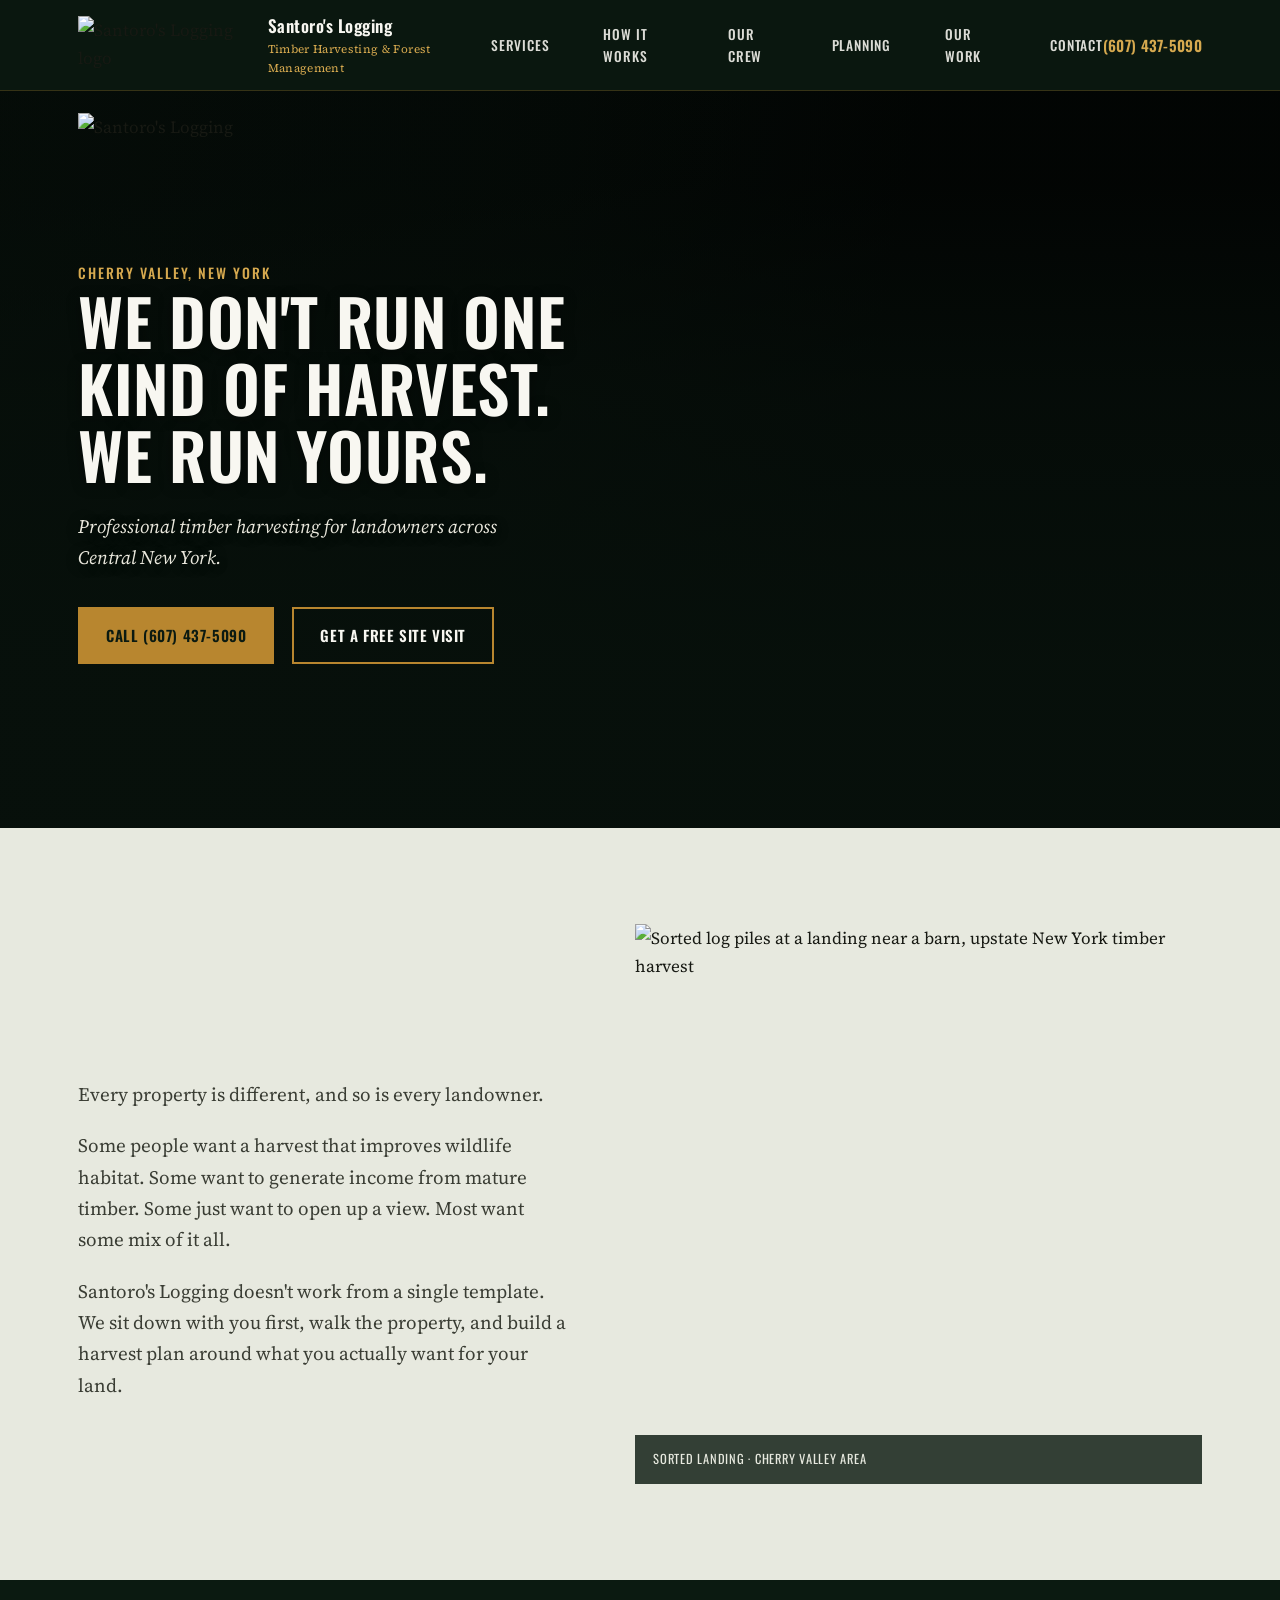
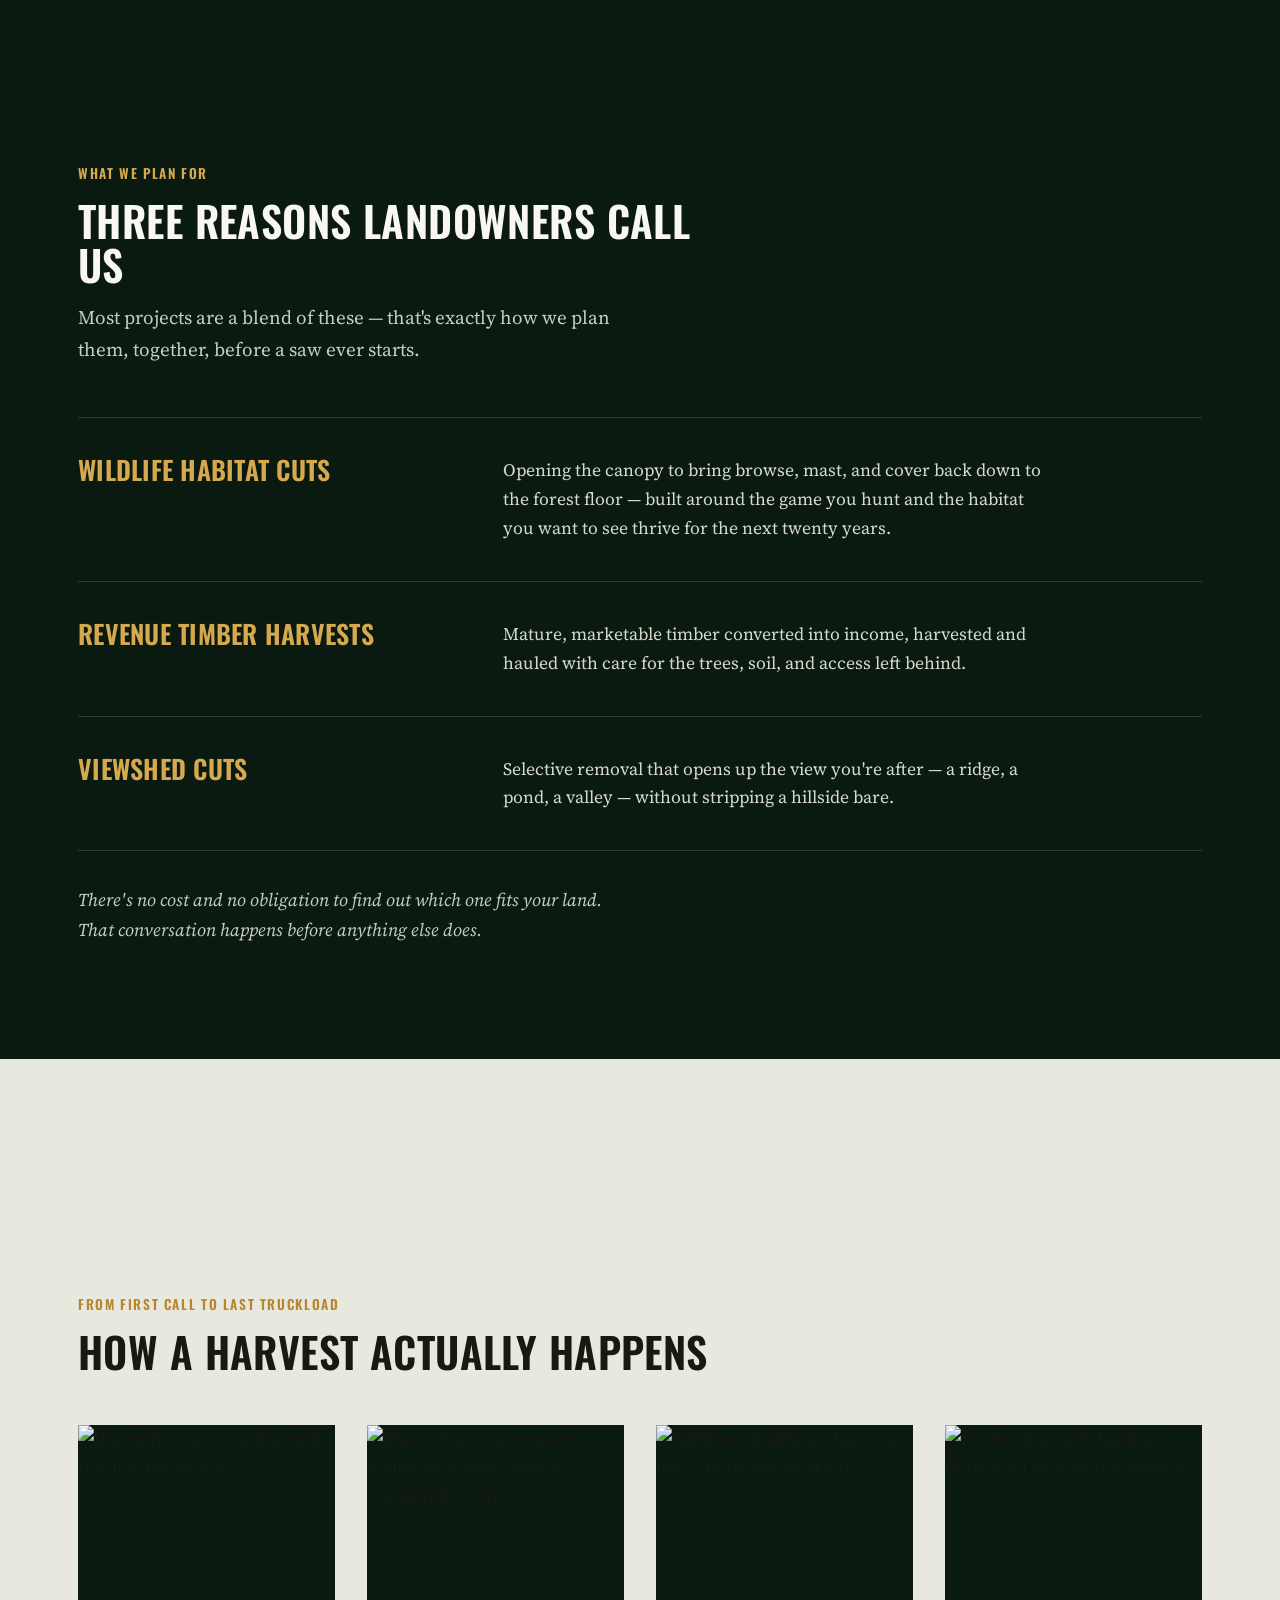
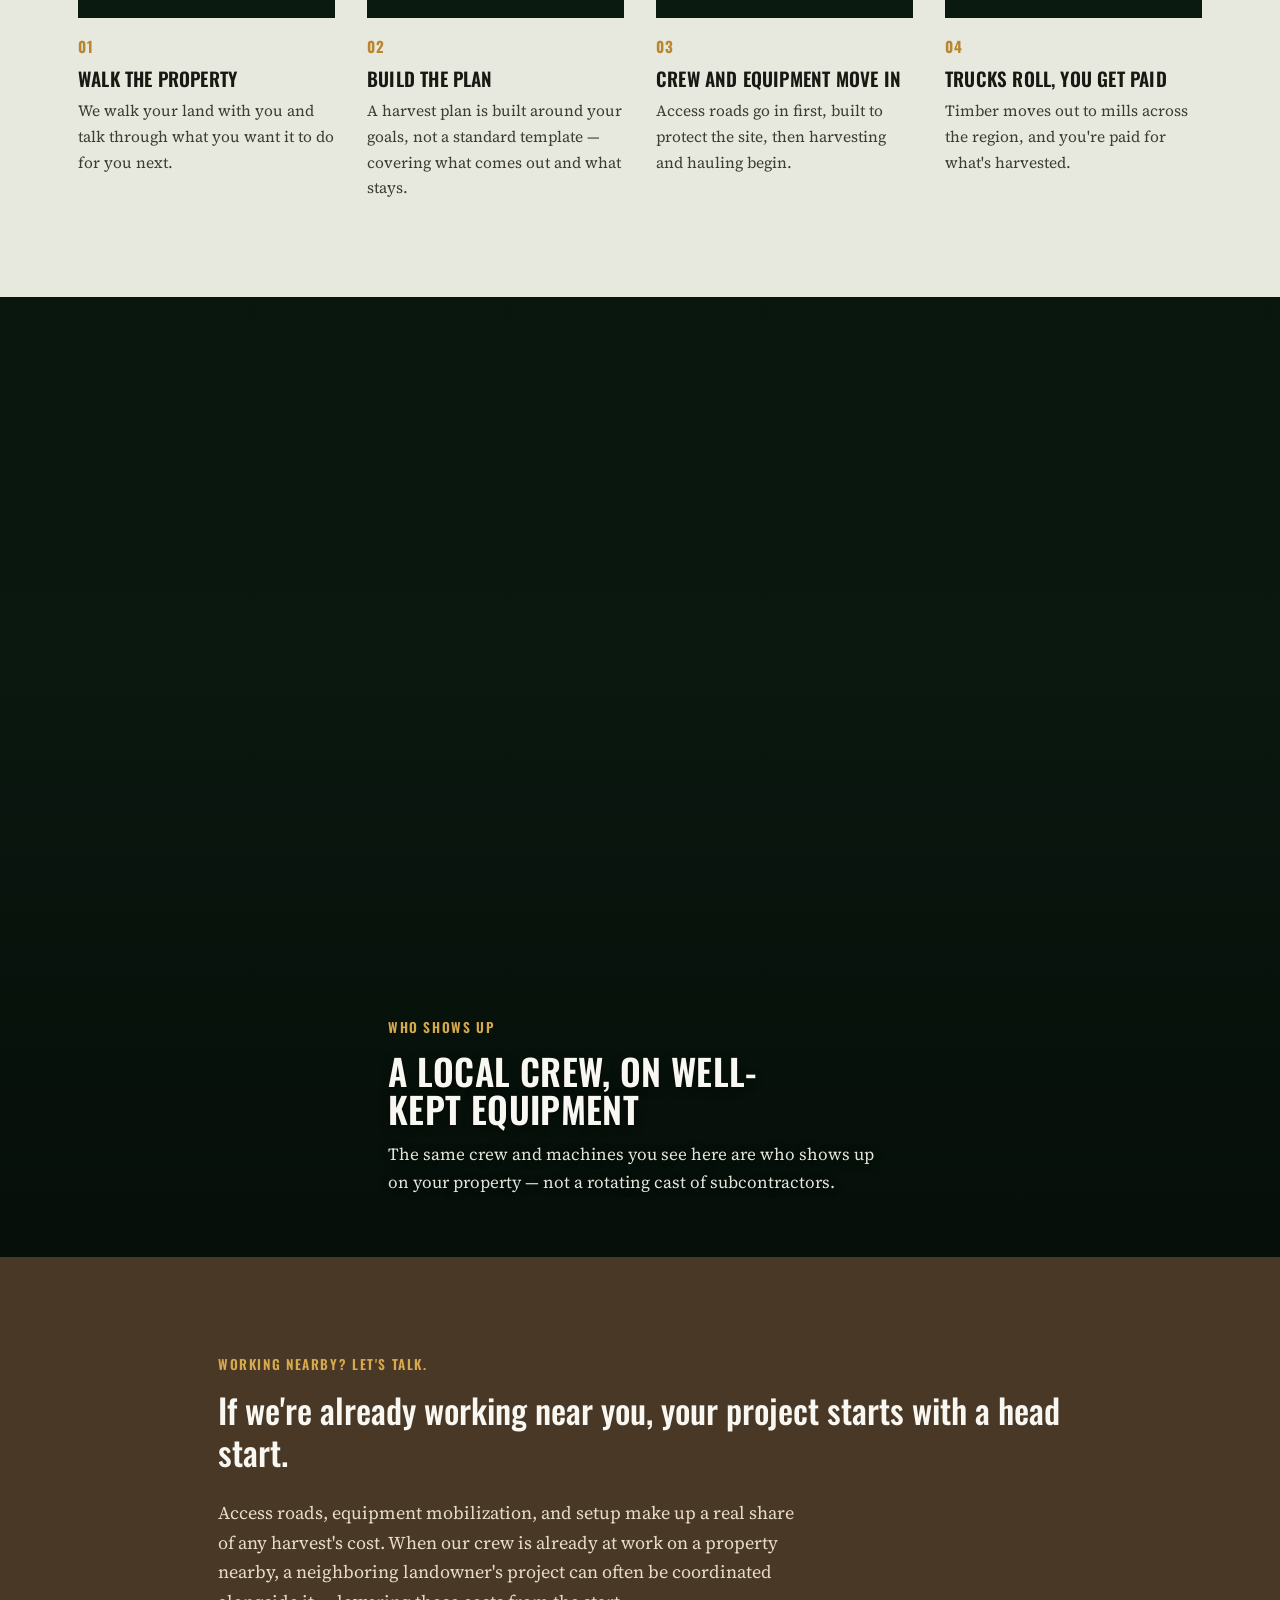
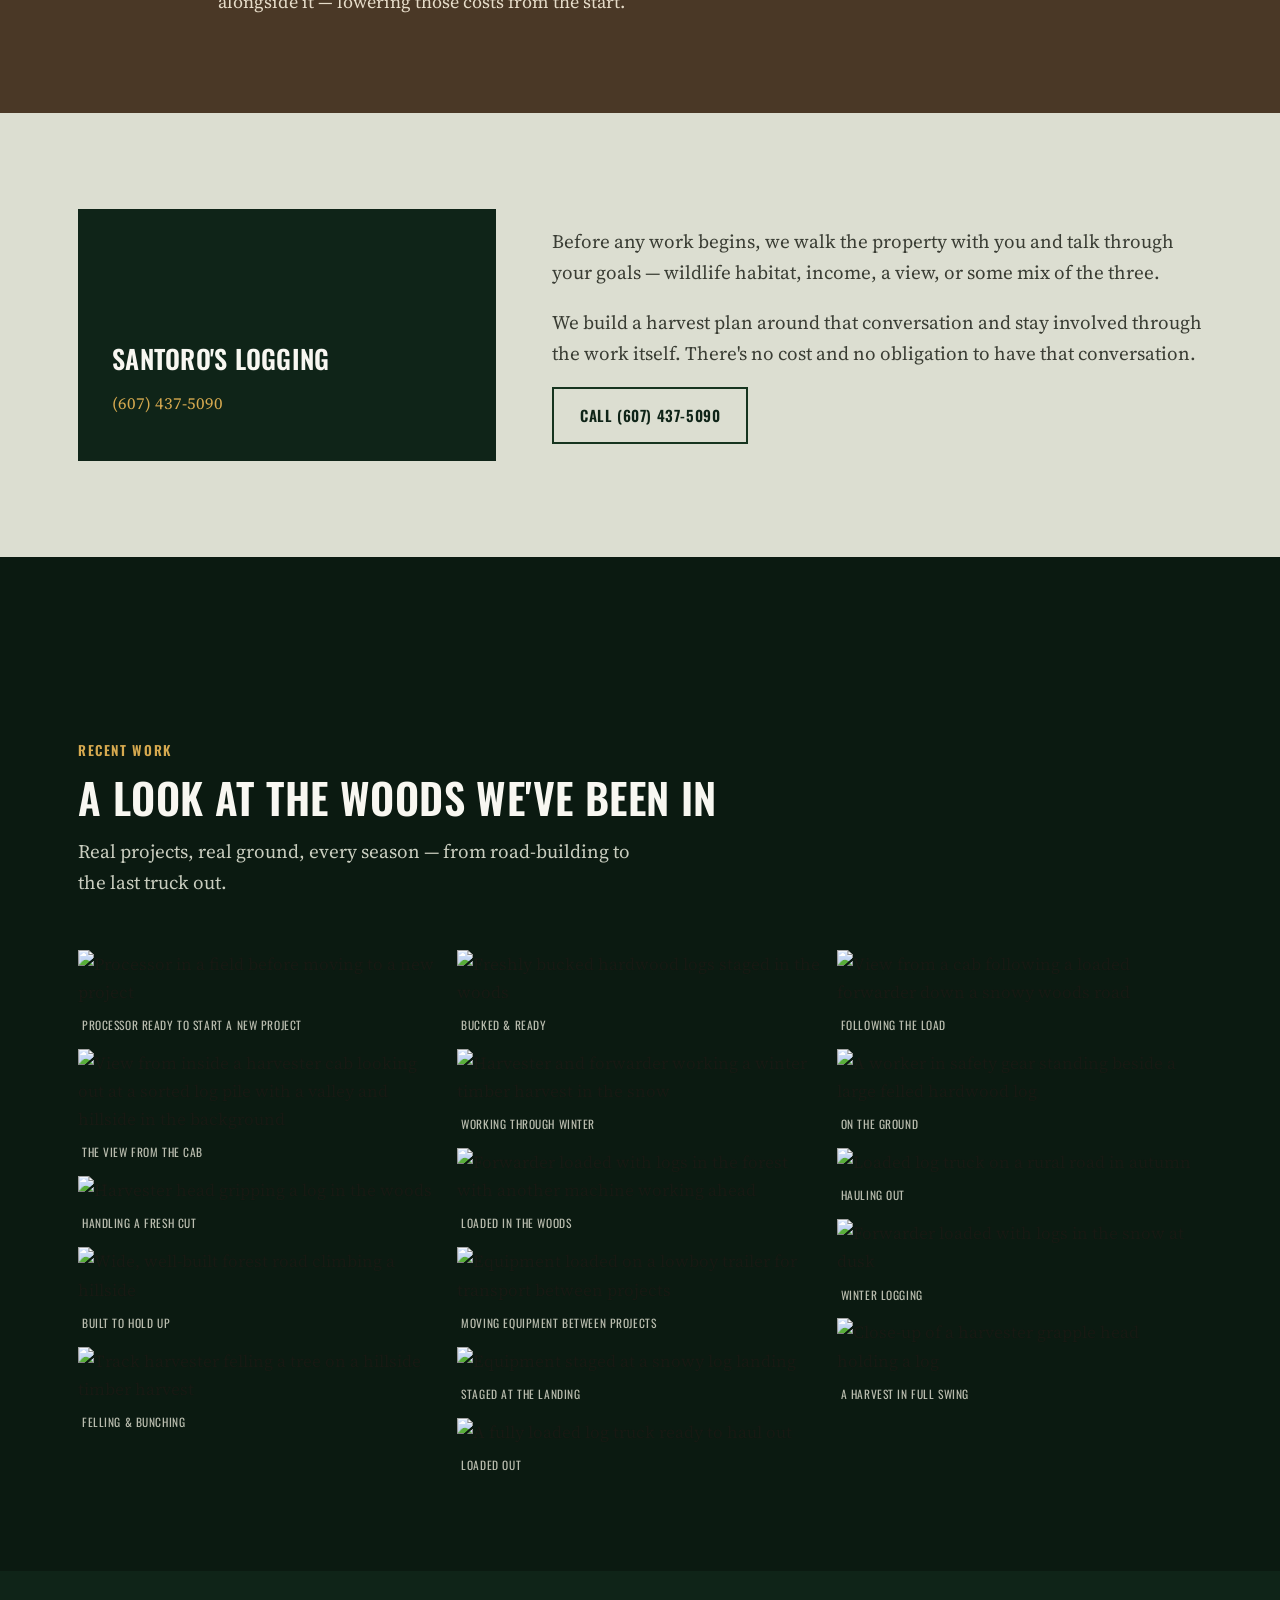
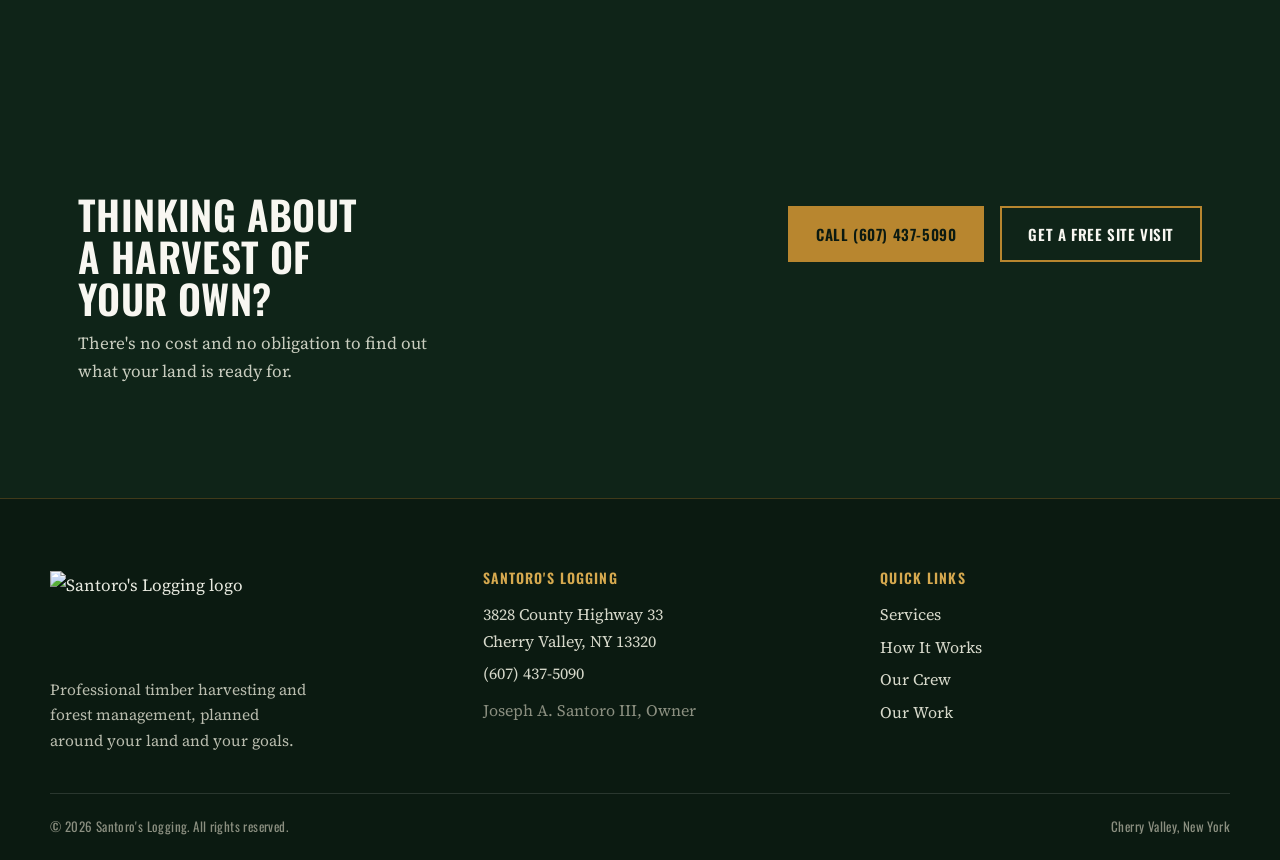
==== index.html @ 301617bd "Add files via upload" ====
<!DOCTYPE html>
<html lang="en">
<head>
<meta charset="UTF-8">
<meta name="viewport" content="width=device-width, initial-scale=1.0">
<title>Santoro's Logging | Timber Harvesting &amp; Forest Management, Cherry Valley NY</title>
<meta name="description" content="Professional timber harvesting and forest management in Cherry Valley, NY. Wildlife habitat cuts, revenue timber harvests, and viewshed cuts, planned around your land.">
<link rel="icon" type="image/png" href="images/favicon.png">
<link rel="preconnect" href="https://fonts.googleapis.com">
<link rel="preconnect" href="https://fonts.gstatic.com" crossorigin>
<link href="https://fonts.googleapis.com/css2?family=Oswald:wght@500;600;700&family=Source+Serif+4:ital,opsz,wght@0,8..60,400;0,8..60,600;1,8..60,400&display=swap" rel="stylesheet">
<style>
  :root{
    --green-950:#0b1a11;
    --green-900:#0f2418;
    --green-800:#16341f;
    --green-700:#204a2b;
    --green-600:#2c5f39;
    --gold:#b8862f;
    --gold-light:#d6a94f;
    --paper:#e7e9df;
    --paper-2:#dcded1;
    --ink:#171913;
    --ink-soft:#3a3d34;
    --bark:#4a3826;
    --white:#f8f7f1;
    --max:1180px;
  }
  *{box-sizing:border-box;}
  html{scroll-behavior:smooth;}
  body{
    margin:0;
    background:var(--paper);
    color:var(--ink);
    font-family:'Source Serif 4', Georgia, serif;
    font-size:17px;
    line-height:1.65;
    -webkit-font-smoothing:antialiased;
  }
  h1,h2,h3,h4,.display{
    font-family:'Oswald', Impact, sans-serif;
    text-transform:uppercase;
    font-weight:600;
    letter-spacing:0.01em;
    line-height:1.05;
    color:var(--ink);
    margin:0;
  }
  a{color:inherit;}
  img{display:block;max-width:100%;}
  .wrap{max-width:var(--max);margin:0 auto;padding:0 28px;}
  .btn{
    display:inline-flex;
    align-items:center;
    gap:10px;
    font-family:'Oswald',sans-serif;
    text-transform:uppercase;
    font-weight:600;
    letter-spacing:0.04em;
    font-size:15px;
    padding:14px 26px;
    text-decoration:none;
    border:2px solid var(--gold);
    color:var(--white);
    background:transparent;
    transition:background .2s ease, color .2s ease;
  }
  .btn:hover{background:var(--gold);color:var(--green-950);}
  .btn.solid{background:var(--gold);color:var(--green-950);}
  .btn.solid:hover{background:var(--gold-light);}
  .btn.dark{border-color:var(--green-800);color:var(--green-900);}
  .btn.dark:hover{background:var(--green-800);color:var(--white);}

  /* ---------- NAV ---------- */
  header.site{
    position:fixed;top:0;left:0;right:0;z-index:50;
    background:rgba(11,26,17,0.92);
    backdrop-filter:blur(6px);
    border-bottom:1px solid rgba(184,134,47,0.25);
  }
  .navbar{
    max-width:var(--max);margin:0 auto;padding:12px 28px;
    display:flex;align-items:center;justify-content:space-between;
  }
  .brand{display:flex;align-items:center;gap:12px;text-decoration:none;}
  .brand img{height:58px;width:auto;}
  .brand-text{color:var(--white);font-family:'Oswald',sans-serif;font-weight:600;font-size:17px;letter-spacing:0.03em;}
  .brand-text span{display:block;font-family:'Source Serif 4',serif;text-transform:none;font-weight:400;font-size:11.5px;color:var(--gold-light);letter-spacing:0.03em;}
  nav.links{display:flex;align-items:center;gap:28px;}
  nav.links a{
    color:var(--white);text-decoration:none;font-family:'Oswald',sans-serif;
    font-size:13.5px;text-transform:uppercase;letter-spacing:0.06em;font-weight:500;
    opacity:0.88;margin-right:26px;
  }
  nav.links a:last-child{margin-right:0;}
  nav.links a:hover{color:var(--gold-light);opacity:1;}
  .nav-phone{
    color:var(--gold-light);font-family:'Oswald',sans-serif;font-weight:600;
    letter-spacing:0.02em;text-decoration:none;font-size:15px;white-space:nowrap;
  }
  .nav-toggle{display:none;background:none;border:none;color:var(--white);font-size:26px;cursor:pointer;padding:4px 8px;}

  @media (max-width:860px){
    nav.links{
      position:fixed;top:69px;left:0;right:0;background:var(--green-950);
      flex-direction:column;align-items:flex-start;gap:0;
      max-height:0;overflow:hidden;transition:max-height .3s ease;
      border-bottom:1px solid rgba(184,134,47,0.25);
    }
    nav.links.open{max-height:400px;}
    nav.links a{padding:16px 28px;width:100%;border-top:1px solid rgba(255,255,255,0.08);}
    .nav-toggle{display:block;}
  }

  /* ---------- HERO ---------- */
  .hero{
    position:relative;height:92vh;min-height:560px;
    display:flex;align-items:flex-end;
    background-color:#000;
    background-image:url('images/logs-landing-hillside.jpg');
    background-repeat:no-repeat;
    background-position:22% 42%;
    background-size:cover;
  }
  .hero > img{display:none;}
  .hero::after{
    content:'';position:absolute;inset:0;
    background:
      linear-gradient(0deg, rgba(7,16,11,0.97) 20%, rgba(7,16,11,0.72) 52%, rgba(7,16,11,0.3) 78%),
      linear-gradient(100deg, rgba(5,12,8,0.85) 0%, rgba(5,12,8,0.5) 42%, rgba(5,12,8,0) 66%);
  }
  .hero h1, .hero p.lede{text-shadow:0 2px 14px rgba(0,0,0,0.45);}
  .hero-inner{position:relative;z-index:2;max-width:var(--max);margin:0 auto;padding:0 28px 68px;width:100%;}
  .hero-eyebrow{
    color:var(--gold-light);font-family:'Oswald',sans-serif;font-size:14px;
    letter-spacing:0.14em;text-transform:uppercase;margin-bottom:18px;font-weight:500;
  }
  .hero-logo{height:120px;width:auto;margin-bottom:26px;}
  .hero h1{
    color:var(--white);font-size:clamp(34px,6vw,64px);max-width:15ch;margin-bottom:22px;
  }
  .hero p.lede{
    color:#e9e7dc;font-family:'Source Serif 4',serif;font-size:19px;max-width:46ch;
    margin-bottom:34px;font-style:italic;
  }
  .hero-actions{display:flex;gap:18px;flex-wrap:wrap;}

  /* ---------- SECTION generic ---------- */
  section{padding:96px 0;}
  .section-head{max-width:640px;margin-bottom:52px;}
  .kicker{
    font-family:'Oswald',sans-serif;color:var(--gold);font-size:13.5px;
    letter-spacing:0.12em;text-transform:uppercase;font-weight:600;margin-bottom:14px;display:block;
  }
  .section-logo{height:68px;width:auto;margin-bottom:18px;}
  .section-logo.dark-bg{filter:brightness(0) invert(1);opacity:0.9;}
  .section-logo.section-logo-lg{height:120px;}
  h2.title{font-size:clamp(28px,4vw,42px);}
  p.lead-text{font-size:19px;color:var(--ink-soft);margin-top:16px;max-width:56ch;}

  /* ---------- INTRO ---------- */
  .intro{background:var(--paper);}
  .intro-grid{display:grid;grid-template-columns:1fr 1.15fr;gap:64px;align-items:center;}
  .intro-copy p{font-size:19px;color:var(--ink-soft);margin:0 0 20px;}
  .intro-logo{height:72px;width:auto;margin-bottom:20px;}
  .intro-copy p:first-child{font-size:23px;color:var(--ink);font-style:italic;}
  .intro-photo{position:relative;}
  .intro-photo img{width:100%;height:560px;object-fit:cover;}
  .intro-photo .cap{
    position:absolute;bottom:0;left:0;right:0;padding:14px 18px;
    background:rgba(11,26,17,0.82);color:var(--paper);font-family:'Oswald',sans-serif;
    font-size:12.5px;letter-spacing:0.06em;text-transform:uppercase;
  }
  @media (max-width:860px){
    .intro-grid{grid-template-columns:1fr;gap:36px;}
    .intro-photo img{height:380px;}
  }

  /* ---------- SERVICES ---------- */
  .services{background:var(--green-950);color:var(--paper);}
  .services .kicker{color:var(--gold-light);}
  .services h2.title{color:var(--white);}
  .services p.lead-text{color:#c9cdbf;}
  .service-list{display:flex;flex-direction:column;border-top:1px solid rgba(231,233,223,0.16);}
  .service-row{
    display:grid;grid-template-columns:1.1fr 2fr;gap:40px;
    padding:38px 0;border-bottom:1px solid rgba(231,233,223,0.16);
  }
  .service-row h3{color:var(--gold-light);font-size:26px;}
  .service-row p{color:#d7d9cb;font-size:17.5px;margin:0;max-width:60ch;}
  @media (max-width:760px){
    .service-row{grid-template-columns:1fr;gap:12px;}
  }
  .services-foot{margin-top:34px;color:#c9cdbf;font-style:italic;font-size:18px;max-width:60ch;}

  /* ---------- PROCESS ---------- */
  .process{background:var(--paper);}
  .process-grid{display:grid;grid-template-columns:repeat(4,1fr);gap:32px;}
  .process-card{display:flex;flex-direction:column;}
  .process-card-img{position:relative;aspect-ratio:4/3;overflow:hidden;margin-bottom:16px;background:var(--green-950);}
  .process-card-img img{width:100%;height:100%;object-fit:cover;display:block;}
  .process-card .num{
    font-family:'Oswald',sans-serif;font-size:15px;color:var(--gold);font-weight:700;
    letter-spacing:0.06em;margin-bottom:10px;
  }
  .process-card h4{font-size:19px;margin-bottom:10px;}
  .process-card p{font-size:15.5px;color:var(--ink-soft);margin:0;}
  @media (max-width:900px){.process-grid{grid-template-columns:1fr 1fr;}}
  @media (max-width:560px){.process-grid{grid-template-columns:1fr;}}

  /* ---------- CREW ---------- */
  .crew{background:var(--green-900);padding:0;}
  .crew-photo{
    position:relative;aspect-ratio:4/3;overflow:hidden;
    background-color:var(--green-950);
    background-image:url('images/crew-team-photo.jpg');
    background-repeat:no-repeat;background-position:center;background-size:contain;
  }
  .crew-photo::after{
    content:'';position:absolute;inset:0;
    background:linear-gradient(0deg, rgba(6,14,9,0.94) 0%, rgba(6,14,9,0.6) 32%, rgba(6,14,9,0.18) 60%, rgba(6,14,9,0.3) 100%);
  }
  .crew-caption{position:absolute;inset:0;z-index:2;display:flex;flex-direction:column;justify-content:flex-end;padding:44px 0;}
  .crew-caption .kicker{color:var(--gold-light);}
  .crew-caption h2{color:var(--white);font-size:clamp(24px,3.4vw,36px);max-width:20ch;text-shadow:0 2px 10px rgba(0,0,0,0.5);}
  .crew-caption p{color:#e3e5da;font-size:17px;max-width:56ch;margin-top:12px;text-shadow:0 1px 8px rgba(0,0,0,0.5);}
  .crew-section-logo{filter:brightness(0) invert(1);opacity:0.92;}

  /* ---------- CALLOUT ---------- */
  .callout{background:var(--bark);color:var(--white);position:relative;overflow:hidden;}
  .callout .bg{
    position:absolute;inset:0;background-image:url('images/forwarder-cornfield.jpg');
    background-size:cover;background-position:center 60%;opacity:0.28;
  }
  .callout-logo{
    position:absolute;right:-20px;bottom:-50px;height:420px;width:auto;
    opacity:0.18;z-index:1;pointer-events:none;
  }
  .callout .wrap{position:relative;z-index:2;max-width:900px;}
  .callout .kicker{color:var(--gold-light);}
  .callout blockquote{
    margin:0 0 24px;font-family:'Oswald',sans-serif;text-transform:none;
    font-size:clamp(24px,3.2vw,34px);line-height:1.25;font-weight:500;
    color:var(--white);
  }
  .callout p{font-size:18px;color:#e6dcc9;max-width:64ch;margin:0;}

  /* ---------- PLANNING ---------- */
  .planning{background:var(--paper-2);}
  .planning-grid{display:grid;grid-template-columns:0.9fr 1.4fr;gap:56px;align-items:center;}
  .planning-card{
    background:var(--green-900);color:var(--white);padding:38px 34px;
  }
  .planning-card .planning-logo{height:80px;width:auto;margin-bottom:18px;}
  .planning-card h3{font-size:26px;color:var(--white);margin-bottom:18px;}
  .planning-card .contact-line{display:block;font-family:'Source Serif 4',serif;font-size:16.5px;color:#dfe0d3;margin-bottom:6px;}
  .planning-card .contact-line a{color:var(--gold-light);text-decoration:none;}
  .planning-copy p{font-size:19px;color:var(--ink-soft);margin:0 0 18px;}
  @media (max-width:860px){.planning-grid{grid-template-columns:1fr;gap:32px;}}

  /* ---------- GALLERY ---------- */
  .gallery{background:var(--green-950);}
  .gallery .kicker{color:var(--gold-light);}
  .gallery h2.title{color:var(--white);}
  .gallery p.lead-text{color:#c9cdbf;}
  .masonry{
    column-count:3;column-gap:14px;margin-top:20px;
  }
  .masonry figure{margin:0 0 14px;break-inside:avoid;position:relative;overflow:hidden;}
  .masonry img{width:100%;height:auto;display:block;}
  .masonry figcaption{
    padding:10px 4px 0;color:#b9bcae;font-family:'Oswald',sans-serif;
    font-size:11.5px;text-transform:uppercase;letter-spacing:0.05em;
  }
  @media (max-width:860px){.masonry{column-count:2;}}
  @media (max-width:520px){.masonry{column-count:1;}}

  /* ---------- CONTACT / FOOTER ---------- */
  footer.site{background:var(--green-950);color:var(--paper);border-top:1px solid rgba(184,134,47,0.3);}
  .footer-grid{display:grid;grid-template-columns:1.1fr 1fr 1fr;gap:48px;padding:72px 0 40px;}
  .footer-brand{display:flex;flex-direction:column;align-items:flex-start;gap:14px;}
  .footer-brand img{height:92px;width:auto;max-width:300px;object-fit:contain;flex-shrink:0;}
  .footer-brand p{color:#b9bcae;font-size:15.5px;max-width:32ch;margin:0;}
  .footer-col h4{color:var(--gold-light);font-size:14px;letter-spacing:0.08em;margin-bottom:16px;}
  .footer-col p, .footer-col a{
    display:block;color:#d7d9cb;text-decoration:none;font-size:16px;margin-bottom:6px;
  }
  .footer-col a:hover{color:var(--gold-light);}
  .footer-bottom{
    border-top:1px solid rgba(231,233,223,0.14);padding:22px 0;
    display:flex;justify-content:space-between;flex-wrap:wrap;gap:10px;
    color:#8b8f80;font-size:13px;font-family:'Oswald',sans-serif;letter-spacing:0.03em;
  }
  @media (max-width:760px){.footer-grid{grid-template-columns:1fr;gap:36px;padding:56px 0 30px;}}

  section#contact{padding-top:96px;padding-bottom:96px;background:var(--green-900);}
  .contact-logo{height:108px;width:auto;margin-bottom:18px;}
  .contact-banner{
    display:flex;align-items:center;justify-content:space-between;flex-wrap:wrap;gap:24px;
    color:var(--white);
  }
  .contact-banner h2{font-size:clamp(26px,4vw,40px);color:var(--white);max-width:14ch;}
  .contact-banner .sub{color:#c9cdbf;font-size:17px;margin-top:10px;max-width:40ch;}
</style>
</head>
<body>

<header class="site">
  <div class="navbar">
    <a class="brand" href="#top">
      <img src="images/logo-transparent.png" alt="Santoro's Logging logo">
      <span class="brand-text">Santoro's Logging<span>Timber Harvesting &amp; Forest Management</span></span>
    </a>
    <nav class="links" id="navLinks">
      <a href="#services">Services</a>
      <a href="#process">How It Works</a>
      <a href="#crew">Our Crew</a>
      <a href="#planning">Planning</a>
      <a href="#gallery">Our Work</a>
      <a href="#contact">Contact</a>
    </nav>
    <div style="display:flex;align-items:center;gap:18px;">
      <a class="nav-phone" href="tel:6074375090">(607) 437-5090</a>
      <button class="nav-toggle" id="navToggle" aria-label="Toggle menu">&#9776;</button>
    </div>
  </div>
</header>

<div id="top"></div>
<section class="hero" role="img" aria-label="Stacked hardwood logs on a landing, cut on a hillside harvest in Central New York">
  <div class="hero-inner">
    <img src="images/logo-transparent.png" alt="Santoro's Logging" class="hero-logo">
    <span class="hero-eyebrow">Cherry Valley, New York</span>
    <h1>We don't run one kind of harvest.<br>We run yours.</h1>
    <p class="lede">Professional timber harvesting for landowners across Central New York.</p>
    <div class="hero-actions">
      <a class="btn solid" href="tel:6074375090">Call (607) 437-5090</a>
      <a class="btn" href="#planning">Get a Free Site Visit</a>
    </div>
  </div>
</section>

<section class="intro">
  <div class="wrap intro-grid">
    <div class="intro-copy">
      <img src="images/logo-triangle.png" alt="" class="intro-logo">
      <p>Every property is different, and so is every landowner.</p>
      <p>Some people want a harvest that improves wildlife habitat. Some want to generate income from mature timber. Some just want to open up a view. Most want some mix of it all.</p>
      <p>Santoro's Logging doesn't work from a single template. We sit down with you first, walk the property, and build a harvest plan around what you actually want for your land.</p>
    </div>
    <div class="intro-photo">
      <img src="images/log-yard-barn.jpg" alt="Sorted log piles at a landing near a barn, upstate New York timber harvest">
      <div class="cap">Sorted landing &middot; Cherry Valley area</div>
    </div>
  </div>
</section>

<section class="services" id="services">
  <div class="wrap">
    <div class="section-head">
      <img src="images/logo-sawblade.png" alt="" class="section-logo dark-bg">
      <span class="kicker">What We Plan For</span>
      <h2 class="title">Three reasons landowners call us</h2>
      <p class="lead-text">Most projects are a blend of these &mdash; that's exactly how we plan them, together, before a saw ever starts.</p>
    </div>
    <div class="service-list">
      <div class="service-row">
        <h3>Wildlife Habitat Cuts</h3>
        <p>Opening the canopy to bring browse, mast, and cover back down to the forest floor &mdash; built around the game you hunt and the habitat you want to see thrive for the next twenty years.</p>
      </div>
      <div class="service-row">
        <h3>Revenue Timber Harvests</h3>
        <p>Mature, marketable timber converted into income, harvested and hauled with care for the trees, soil, and access left behind.</p>
      </div>
      <div class="service-row">
        <h3>Viewshed Cuts</h3>
        <p>Selective removal that opens up the view you're after &mdash; a ridge, a pond, a valley &mdash; without stripping a hillside bare.</p>
      </div>
    </div>
    <p class="services-foot">There's no cost and no obligation to find out which one fits your land. That conversation happens before anything else does.</p>
  </div>
</section>

<section class="process" id="process">
  <div class="wrap">
    <div class="section-head">
      <img src="images/logo-truck.png" alt="" class="section-logo section-logo-lg">
      <span class="kicker">From First Call to Last Truckload</span>
      <h2 class="title">How a harvest actually happens</h2>
    </div>
    <div class="process-grid">
      <div class="process-card">
        <div class="process-card-img">
          <img src="images/walk-the-property-graphic.svg" alt="Illustration of a winding trail through the woods">
        </div>
        <div class="num">01</div>
        <h4>Walk the Property</h4>
        <p>We walk your land with you and talk through what you want it to do for you next.</p>
      </div>
      <div class="process-card">
        <div class="process-card-img">
          <img src="images/build-the-plan-graphic.svg" alt="Illustration of a property boundary marked over a topographic map">
        </div>
        <div class="num">02</div>
        <h4>Build the Plan</h4>
        <p>A harvest plan is built around your goals, not a standard template &mdash; covering what comes out and what stays.</p>
      </div>
      <div class="process-card">
        <div class="process-card-img">
          <img src="images/road-build-dozer.jpg" alt="Bulldozer building a haul road into a timber harvest site">
        </div>
        <div class="num">03</div>
        <h4>Crew and Equipment Move In</h4>
        <p>Access roads go in first, built to protect the site, then harvesting and hauling begin.</p>
      </div>
      <div class="process-card">
        <div class="process-card-img">
          <img src="images/log-truck-snow.jpg" alt="Loaded log truck hauling timber out on a winter harvest">
        </div>
        <div class="num">04</div>
        <h4>Trucks Roll, You Get Paid</h4>
        <p>Timber moves out to mills across the region, and you're paid for what's harvested.</p>
      </div>
    </div>
  </div>
</section>

<section class="crew" id="crew" role="img" aria-label="The Santoro's Logging crew standing in front of a harvester at a local equipment show">
  <div class="crew-photo">
    <div class="crew-caption">
      <div class="wrap">
        <img src="images/logo-pines.png" alt="" class="section-logo crew-section-logo">
        <span class="kicker">Who Shows Up</span>
        <h2>A local crew, on well-kept equipment</h2>
        <p>The same crew and machines you see here are who shows up on your property &mdash; not a rotating cast of subcontractors.</p>
      </div>
    </div>
  </div>
</section>

<section class="callout">
  <div class="bg"></div>
  <img src="images/logo-pines.png" alt="" class="callout-logo">
  <div class="wrap">
    <span class="kicker">Working Nearby? Let's Talk.</span>
    <blockquote>If we're already working near you, your project starts with a head start.</blockquote>
    <p>Access roads, equipment mobilization, and setup make up a real share of any harvest's cost. When our crew is already at work on a property nearby, a neighboring landowner's project can often be coordinated alongside it &mdash; lowering those costs from the start.</p>
  </div>
</section>

<section class="planning" id="planning">
  <div class="wrap planning-grid">
    <div class="planning-card">
      <img src="images/logo-rounds.png" alt="" class="planning-logo">
      <h3>Santoro's Logging</h3>
      <span class="contact-line"><a href="tel:6074375090">(607) 437-5090</a></span>
    </div>
    <div class="planning-copy">
      <p>Before any work begins, we walk the property with you and talk through your goals &mdash; wildlife habitat, income, a view, or some mix of the three.</p>
      <p>We build a harvest plan around that conversation and stay involved through the work itself. There's no cost and no obligation to have that conversation.</p>
      <a class="btn dark" href="tel:6074375090">Call (607) 437-5090</a>
    </div>
  </div>
</section>

<section class="gallery" id="gallery">
  <div class="wrap">
    <div class="section-head">
      <img src="images/logo-triangle.png" alt="" class="section-logo dark-bg">
      <span class="kicker">Recent Work</span>
      <h2 class="title">A look at the woods we've been in</h2>
      <p class="lead-text">Real projects, real ground, every season &mdash; from road-building to the last truck out.</p>
    </div>
    <div class="masonry">
      <figure>
        <img src="images/harvester-closeup.jpg" alt="Processor in a field before moving to a new project">
        <figcaption>Processor ready to start a new project</figcaption>
      </figure>
      <figure>
        <img src="images/landing-valley-view.jpg" alt="View from inside a harvester cab looking out at a sorted log pile with a valley and hillside in the background">
        <figcaption>The view from the cab</figcaption>
      </figure>
      <figure>
        <img src="images/harvester-head-grip.jpg" alt="Harvester head gripping a log in the woods">
        <figcaption>Handling a fresh cut</figcaption>
      </figure>
      <figure>
        <img src="images/road-built-1.jpg" alt="Wide, well-built forest road climbing a hillside">
        <figcaption>Built to hold up</figcaption>
      </figure>
      <figure>
        <img src="images/feller-buncher-cutting.jpg" alt="Track harvester felling a tree on a hillside timber harvest">
        <figcaption>Felling &amp; Bunching</figcaption>
      </figure>
      <figure>
        <img src="images/bucked-hardwood-logs.jpg" alt="Freshly bucked hardwood logs staged in the woods">
        <figcaption>Bucked &amp; ready</figcaption>
      </figure>
      <figure>
        <img src="images/harvester-forwarder-winter.jpg" alt="Harvester and forwarder working a winter timber harvest in the snow">
        <figcaption>Working through winter</figcaption>
      </figure>
      <figure>
        <img src="images/forwarder-loaded-forest.jpg" alt="Forwarder loaded with logs in the forest with another machine working ahead">
        <figcaption>Loaded in the woods</figcaption>
      </figure>
      <figure>
        <img src="images/lowboy-transport.jpg" alt="Equipment loaded on a lowboy trailer for transport between projects">
        <figcaption>Moving equipment between projects</figcaption>
      </figure>
      <figure>
        <img src="images/winter-yard-machines.jpg" alt="Equipment staged at a snowy log landing">
        <figcaption>Staged at the landing</figcaption>
      </figure>
      <figure>
        <img src="images/log-truck-loaded.jpg" alt="A fully loaded log truck ready to haul out">
        <figcaption>Loaded out</figcaption>
      </figure>
      <figure>
        <img src="images/cab-following-forwarder.jpg" alt="View from a cab following a loaded forwarder down a snowy woods road">
        <figcaption>Following the load</figcaption>
      </figure>
      <figure>
        <img src="images/worker-felled-log.jpg" alt="A worker in safety gear standing beside a large felled hardwood log">
        <figcaption>On the ground</figcaption>
      </figure>
      <figure>
        <img src="images/log-truck-fall.jpg" alt="Loaded log truck on a rural road in autumn">
        <figcaption>Hauling out</figcaption>
      </figure>
      <figure>
        <img src="images/forwarder-dusk.jpg" alt="Forwarder loaded with logs in the snow at dusk">
        <figcaption>Winter logging</figcaption>
      </figure>
      <figure>
        <img src="images/cab-grapple-closeup.jpg" alt="Close-up of a harvester grapple head holding a log">
        <figcaption>A harvest in full swing</figcaption>
      </figure>
    </div>
  </div>
</section>

<section id="contact">
  <div class="wrap contact-banner">
    <div>
      <img src="images/logo-truck.png" alt="" class="contact-logo">
      <h2>Thinking about a harvest of your own?</h2>
      <p class="sub">There's no cost and no obligation to find out what your land is ready for.</p>
    </div>
    <div style="display:flex;gap:16px;flex-wrap:wrap;">
      <a class="btn solid" href="tel:6074375090">Call (607) 437-5090</a>
      <a class="btn" href="#planning">Get a Free Site Visit</a>
    </div>
  </div>
</section>

<footer class="site">
  <div class="wrap footer-grid">
    <div class="footer-brand">
      <img src="images/logo-transparent.png" alt="Santoro's Logging logo">
      <p>Professional timber harvesting and forest management, planned around your land and your goals.</p>
    </div>
    <div class="footer-col">
      <h4>Santoro's Logging</h4>
      <p>3828 County Highway 33<br>Cherry Valley, NY 13320</p>
      <a href="tel:6074375090">(607) 437-5090</a>
      <p style="margin-top:10px;color:#8b8f80;">Joseph A. Santoro III, Owner</p>
    </div>
    <div class="footer-col">
      <h4>Quick Links</h4>
      <a href="#services">Services</a>
      <a href="#process">How It Works</a>
      <a href="#crew">Our Crew</a>
      <a href="#gallery">Our Work</a>
    </div>
  </div>
  <div class="wrap footer-bottom">
    <span>&copy; 2026 Santoro's Logging. All rights reserved.</span>
    <span>Cherry Valley, New York</span>
  </div>
</footer>

<script>
  document.getElementById('navToggle').addEventListener('click', function(){
    document.getElementById('navLinks').classList.toggle('open');
  });
  document.querySelectorAll('nav.links a').forEach(function(a){
    a.addEventListener('click', function(){
      document.getElementById('navLinks').classList.remove('open');
    });
  });
</script>

</body>
</html>
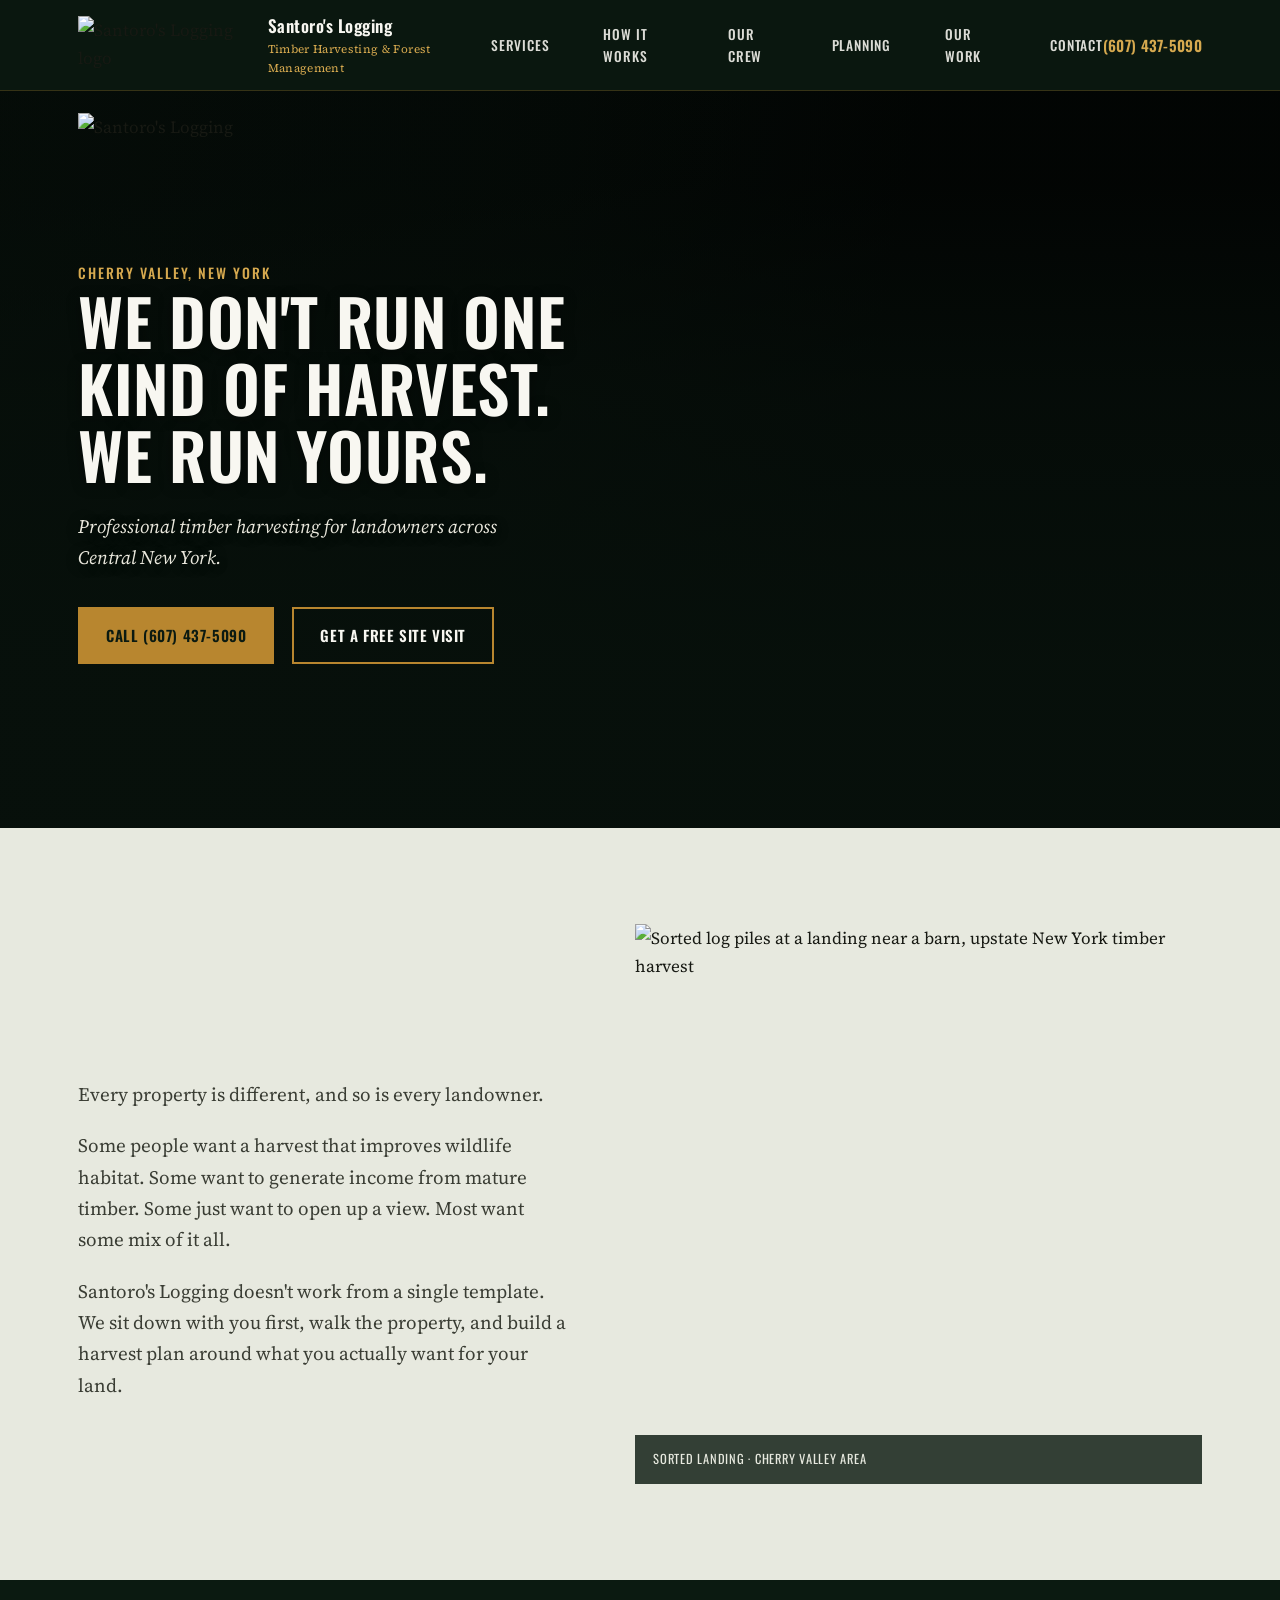
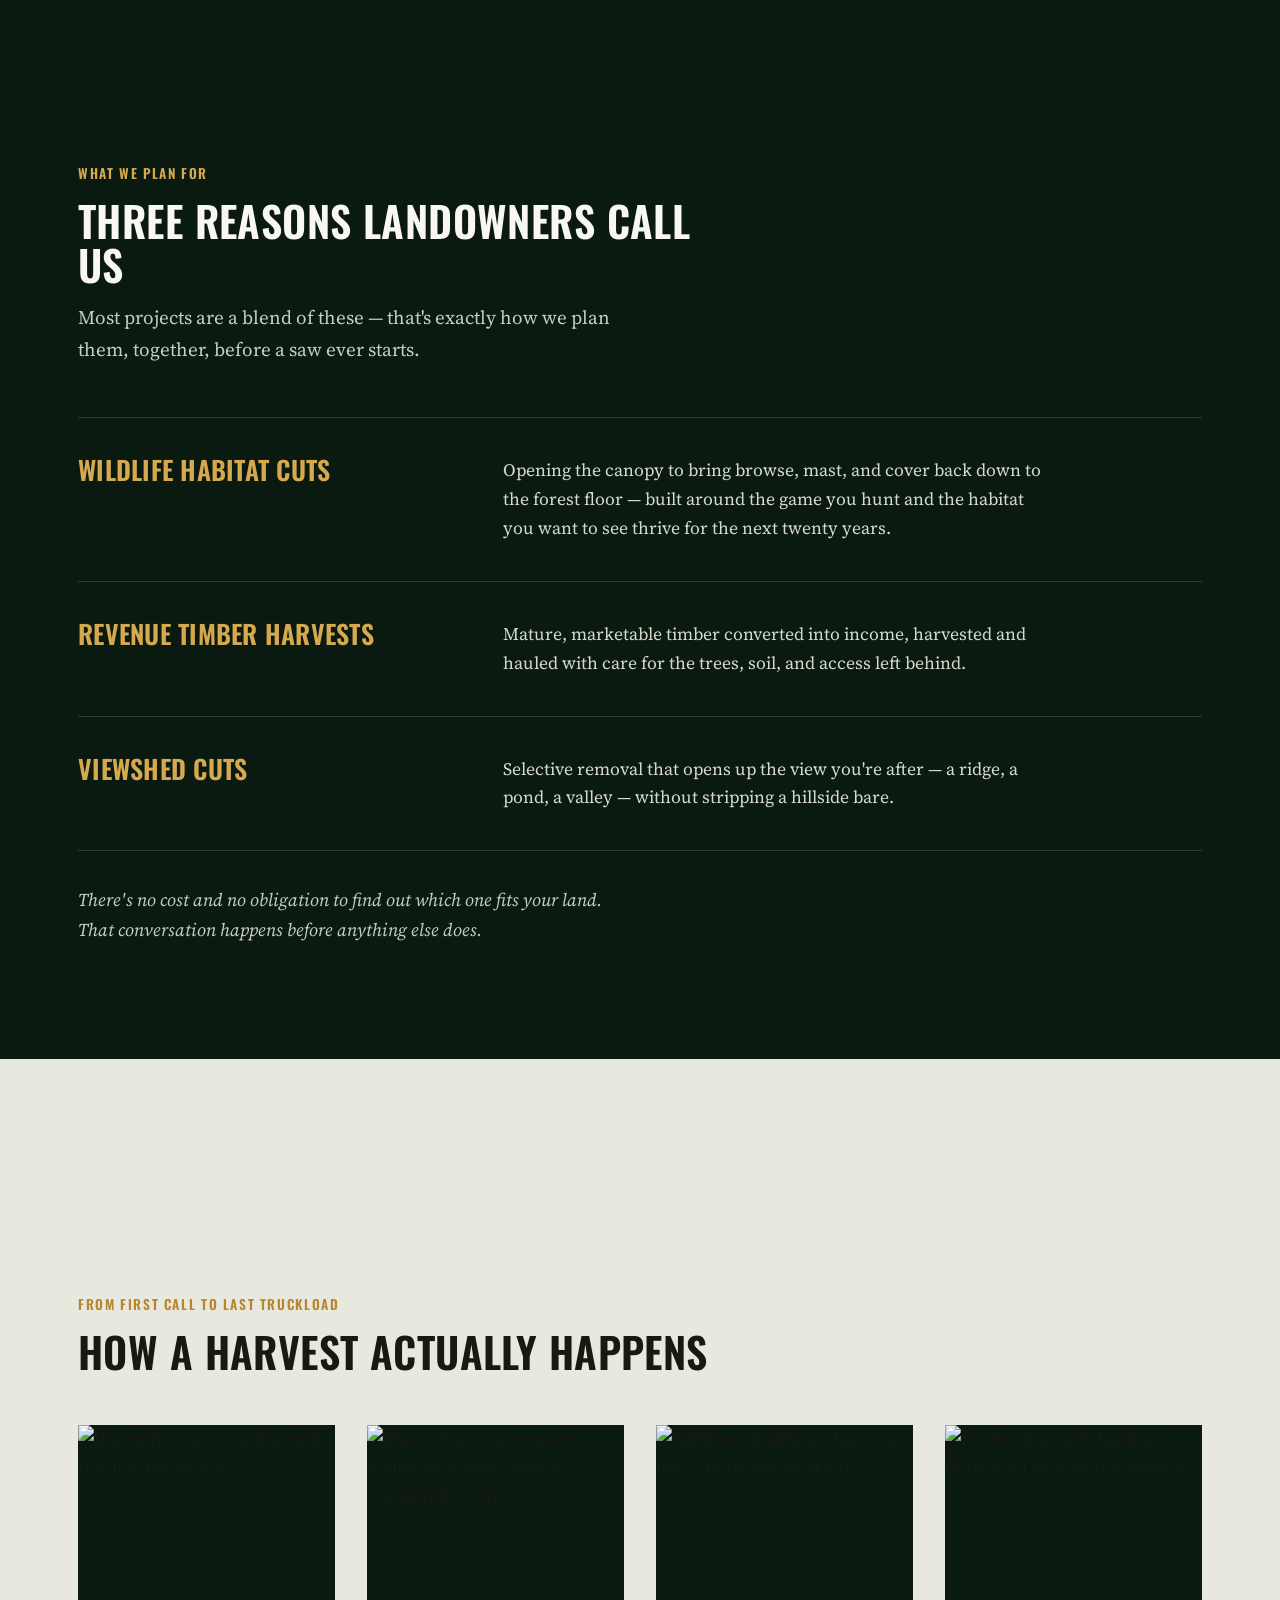
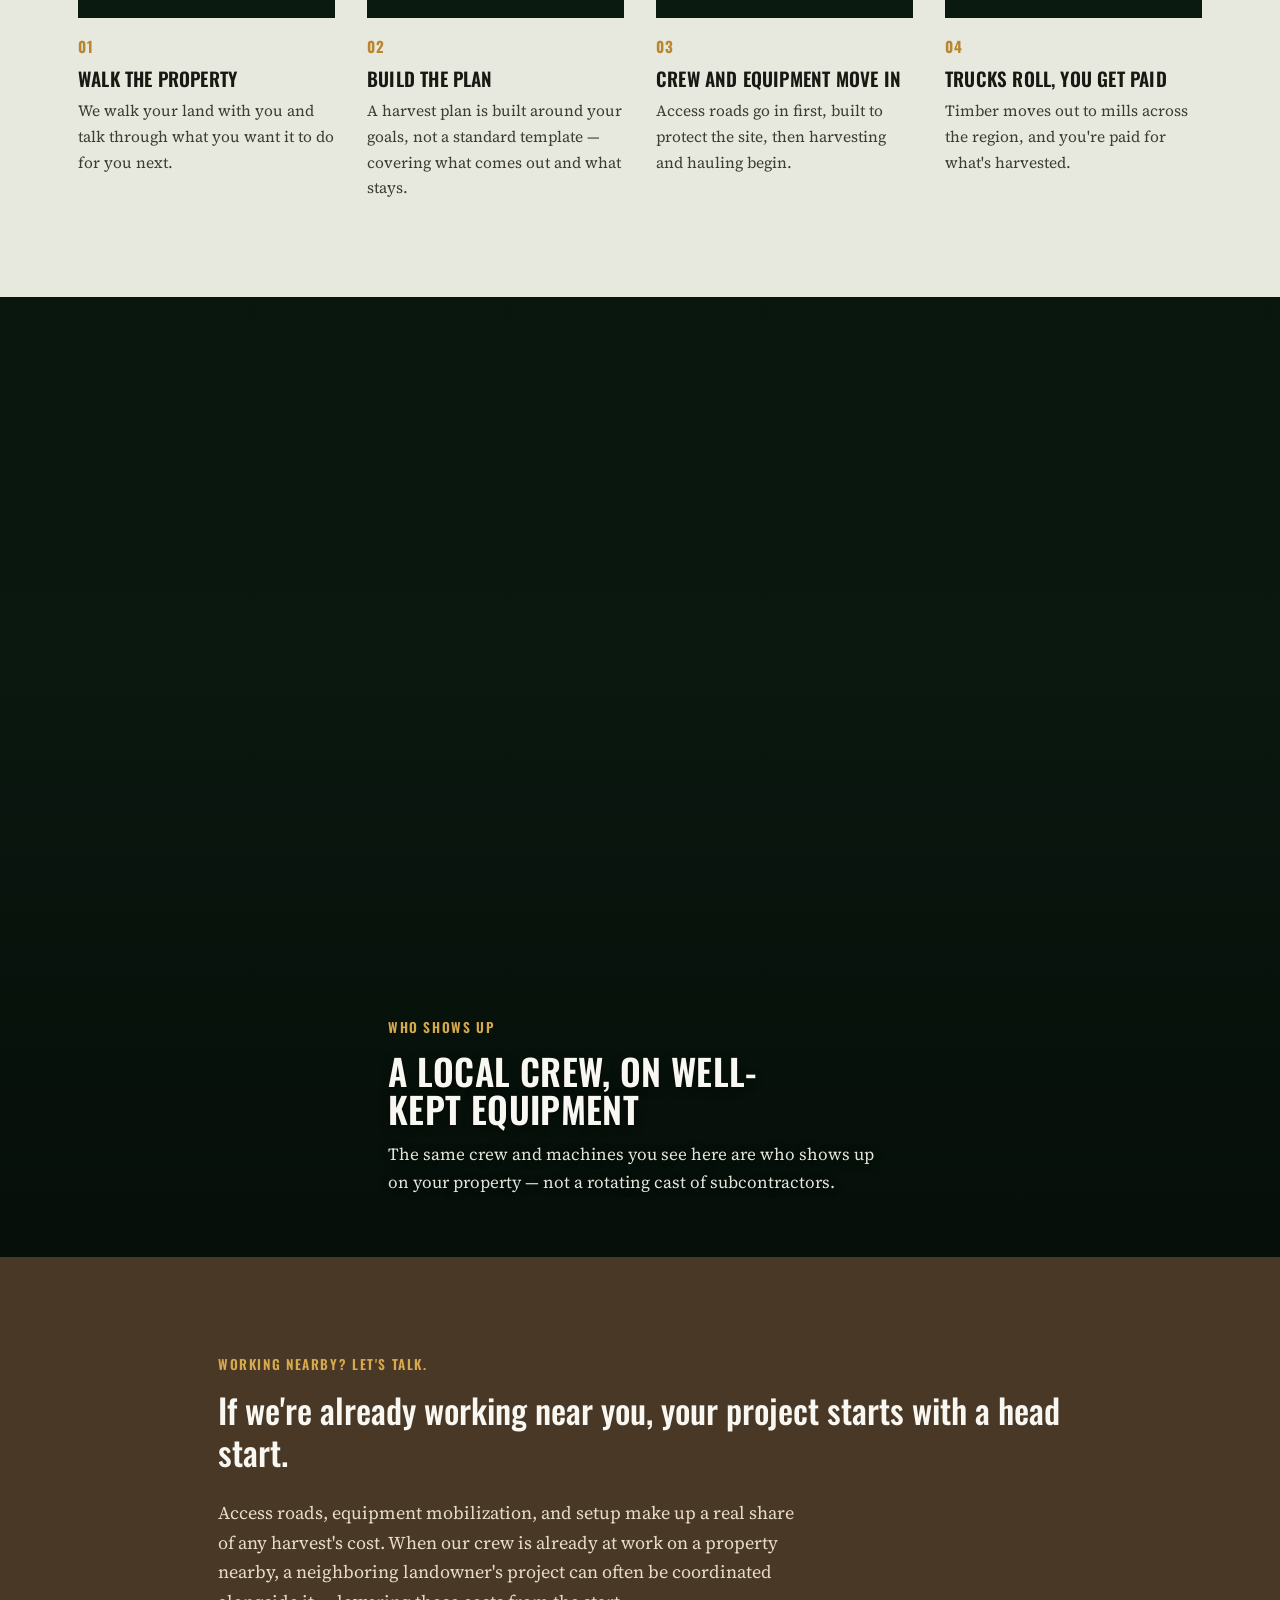
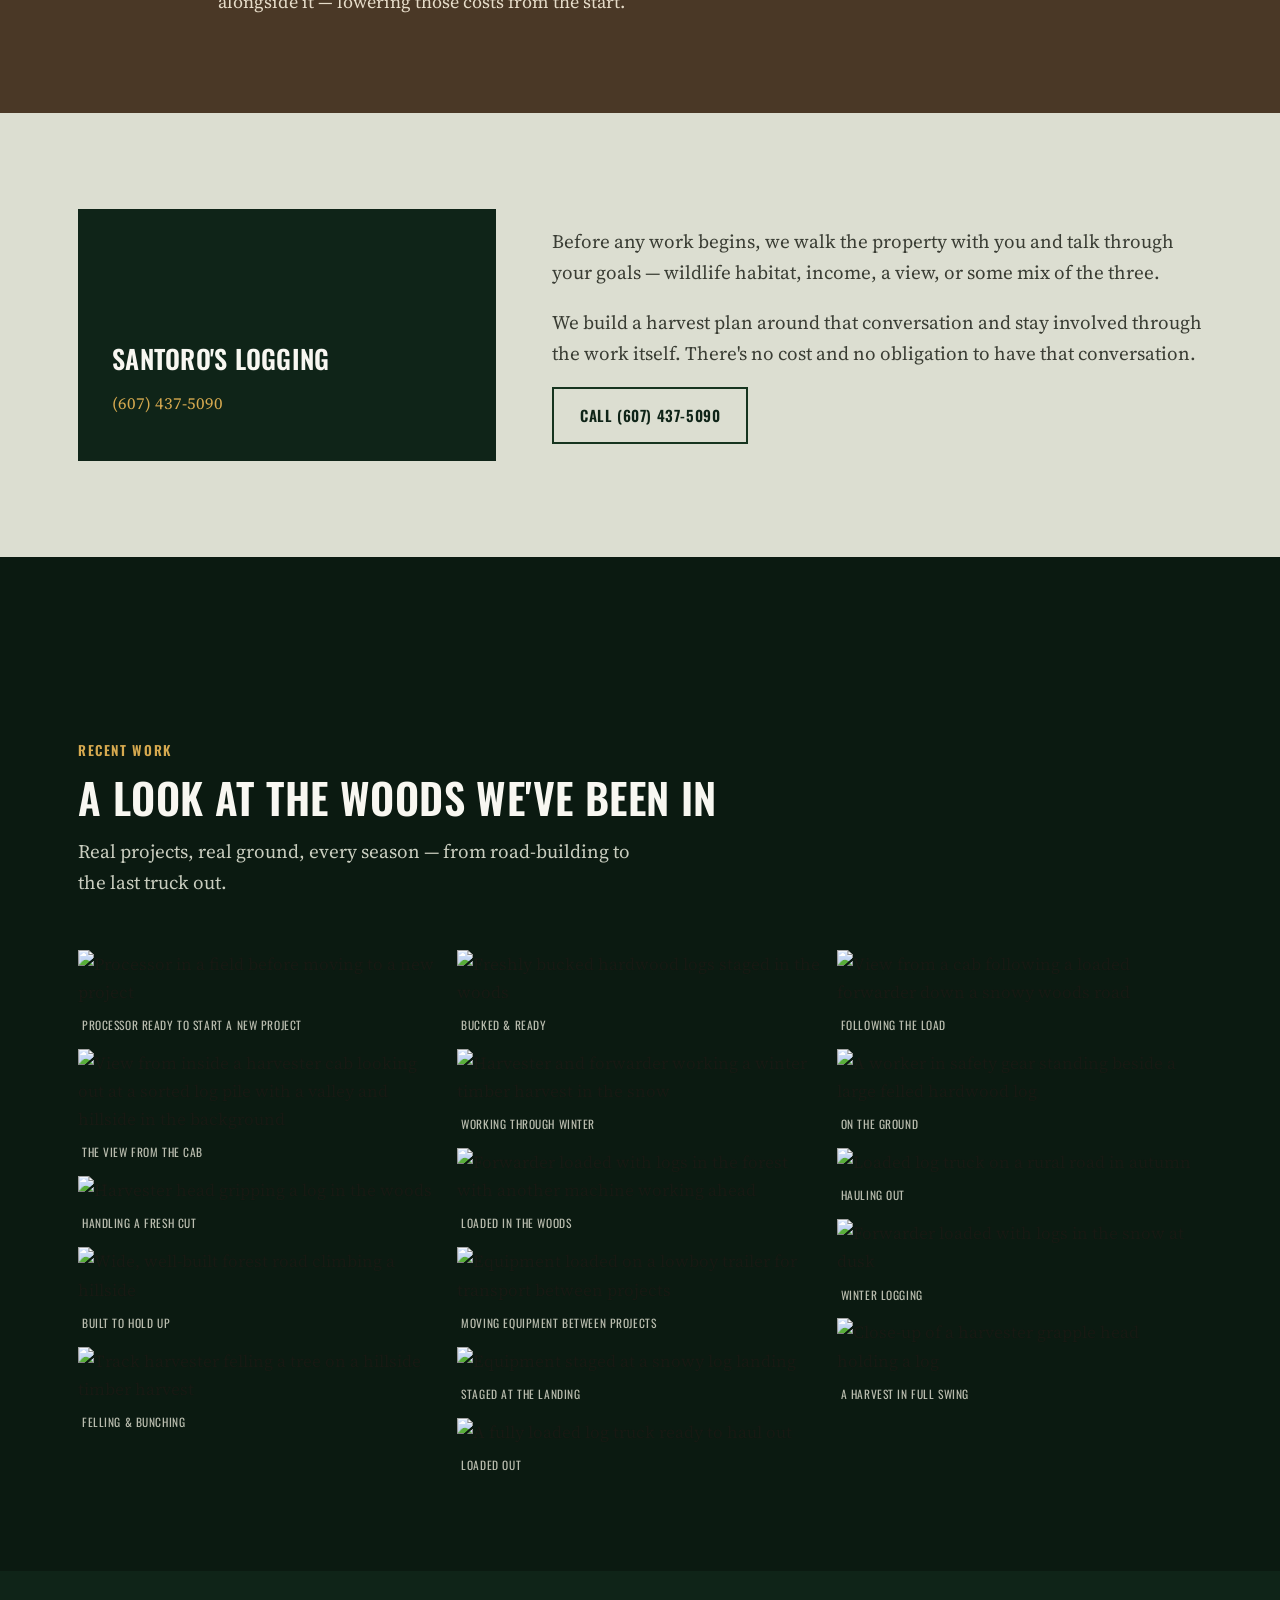
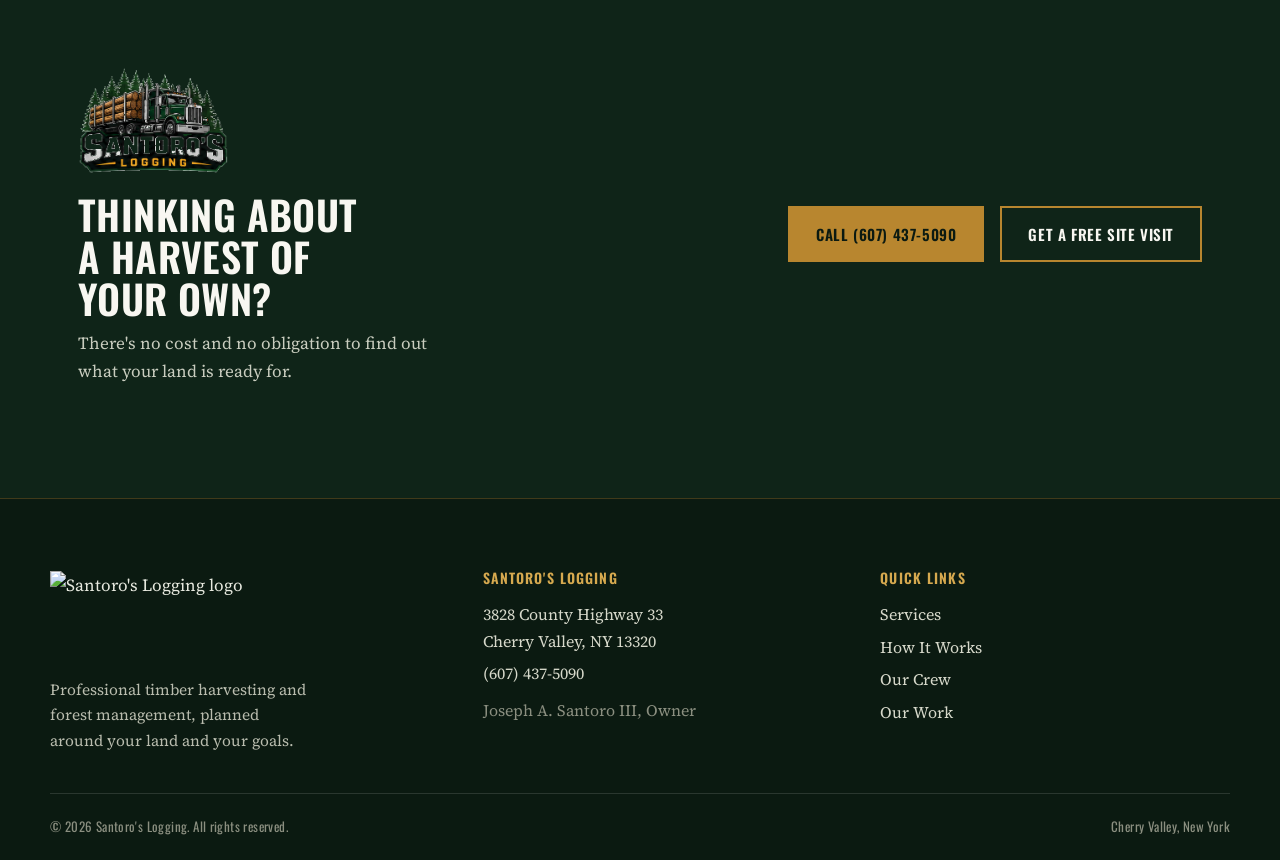
==== commit ca2d94ed: "Line 546 - Remove "images/" before image name" ====
--- a/index.html
+++ b/index.html
@@ -543,7 +543,7 @@
 <section id="contact">
   <div class="wrap contact-banner">
     <div>
-      <img src="images/logo-truck.png" alt="" class="contact-logo">
+      <img src="logo-truck.png" alt="" class="contact-logo">
       <h2>Thinking about a harvest of your own?</h2>
       <p class="sub">There's no cost and no obligation to find out what your land is ready for.</p>
     </div>
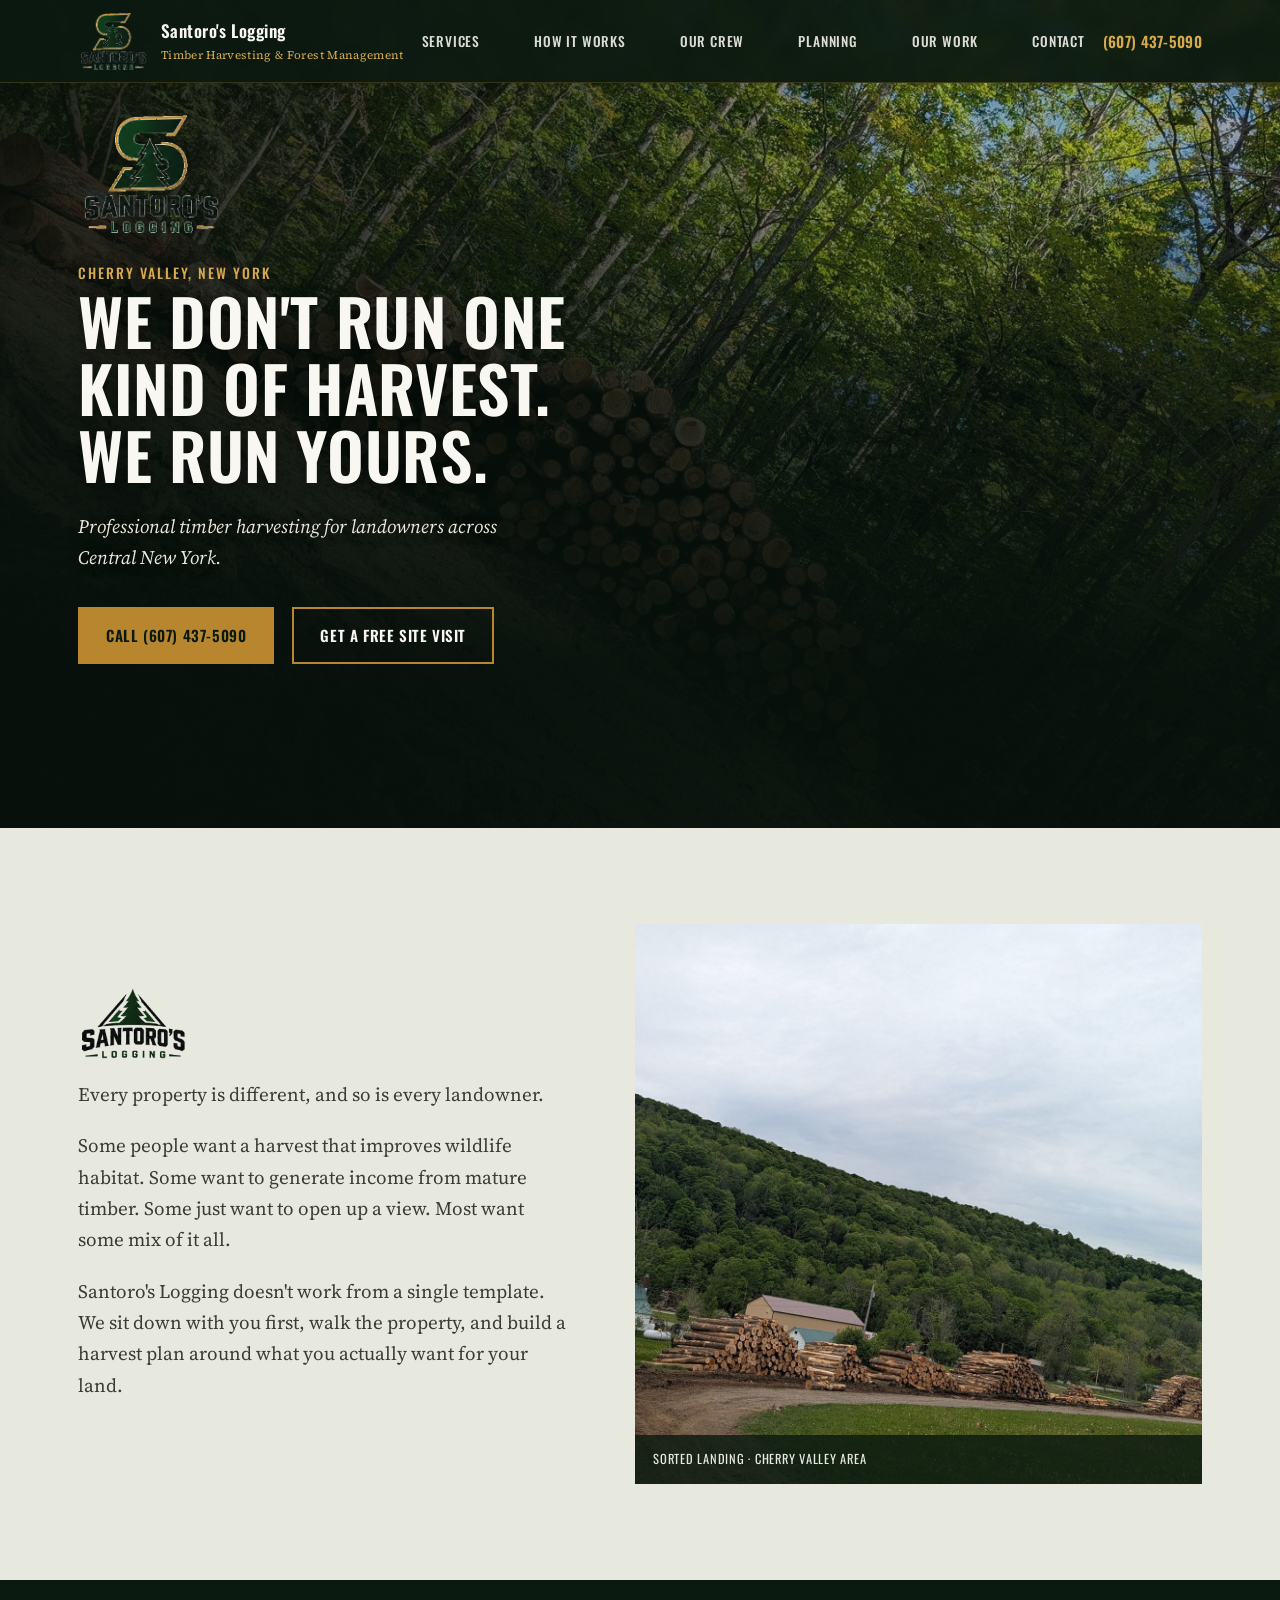
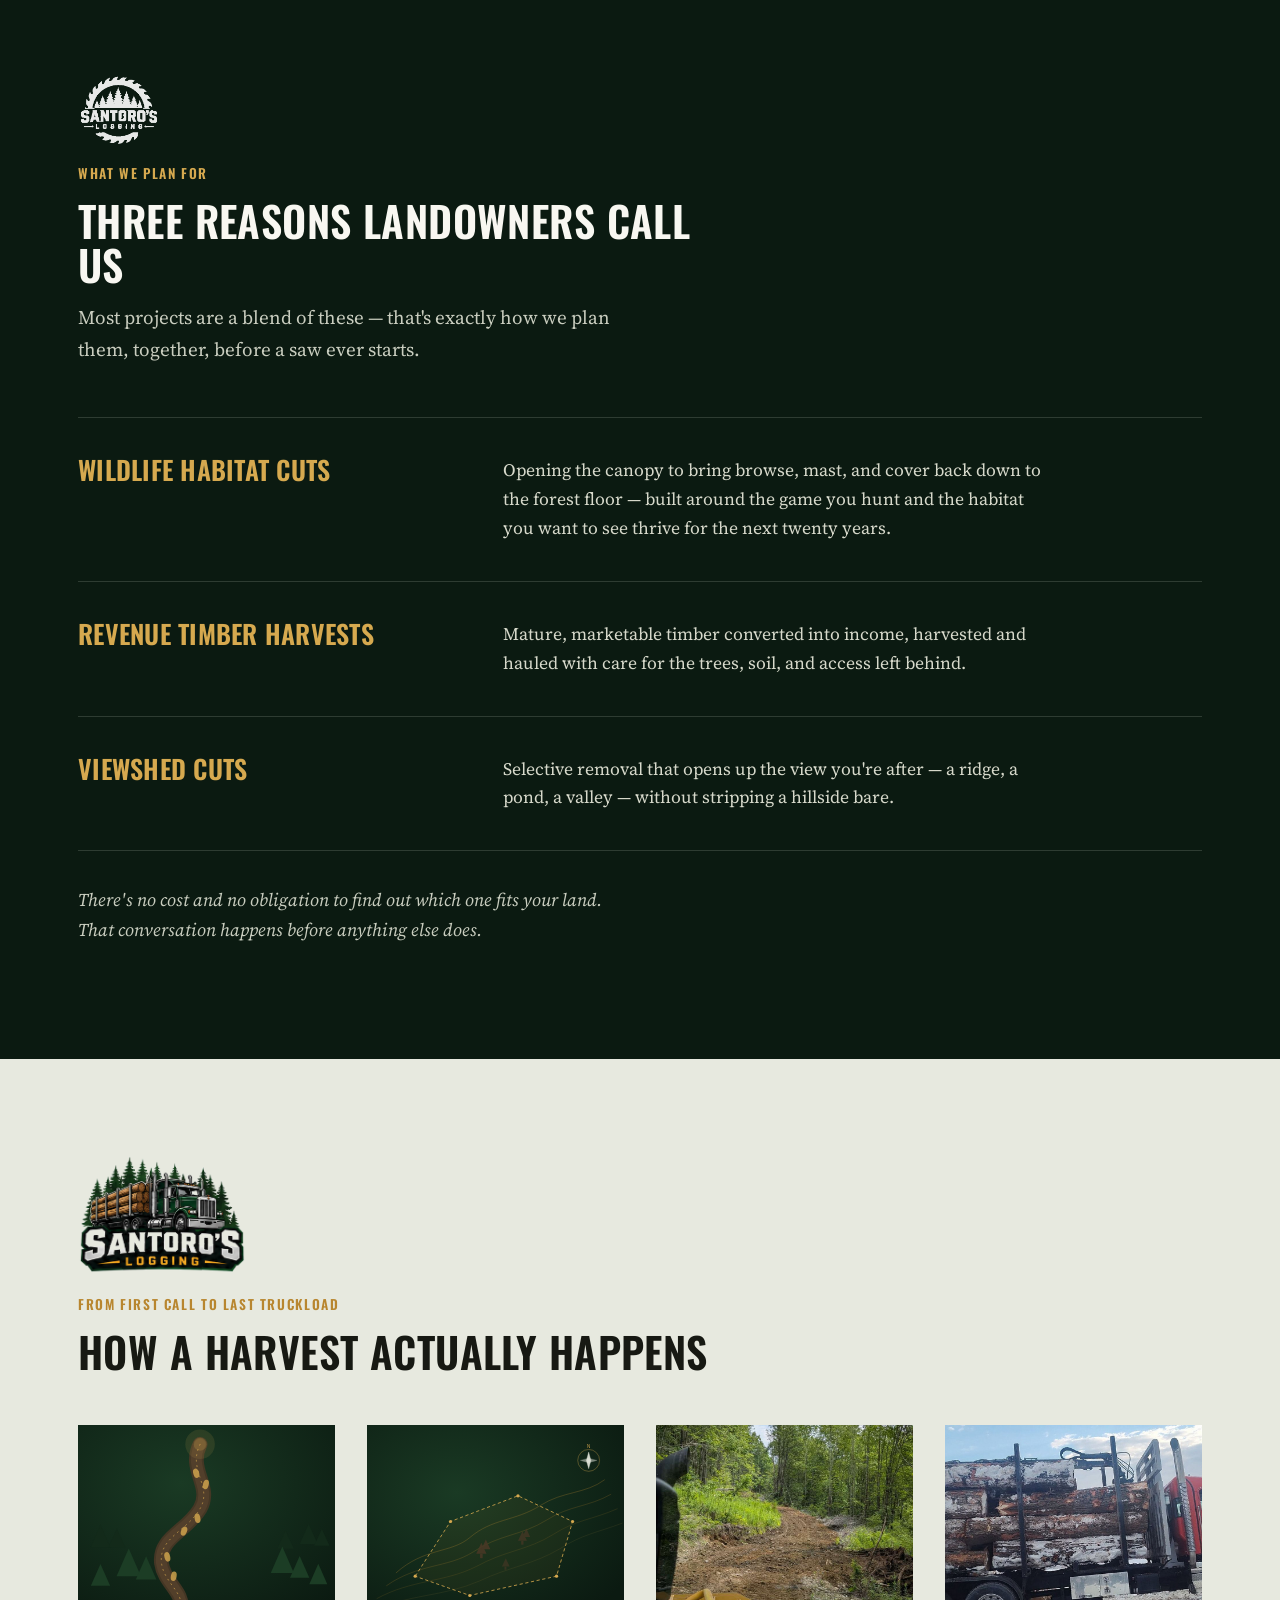
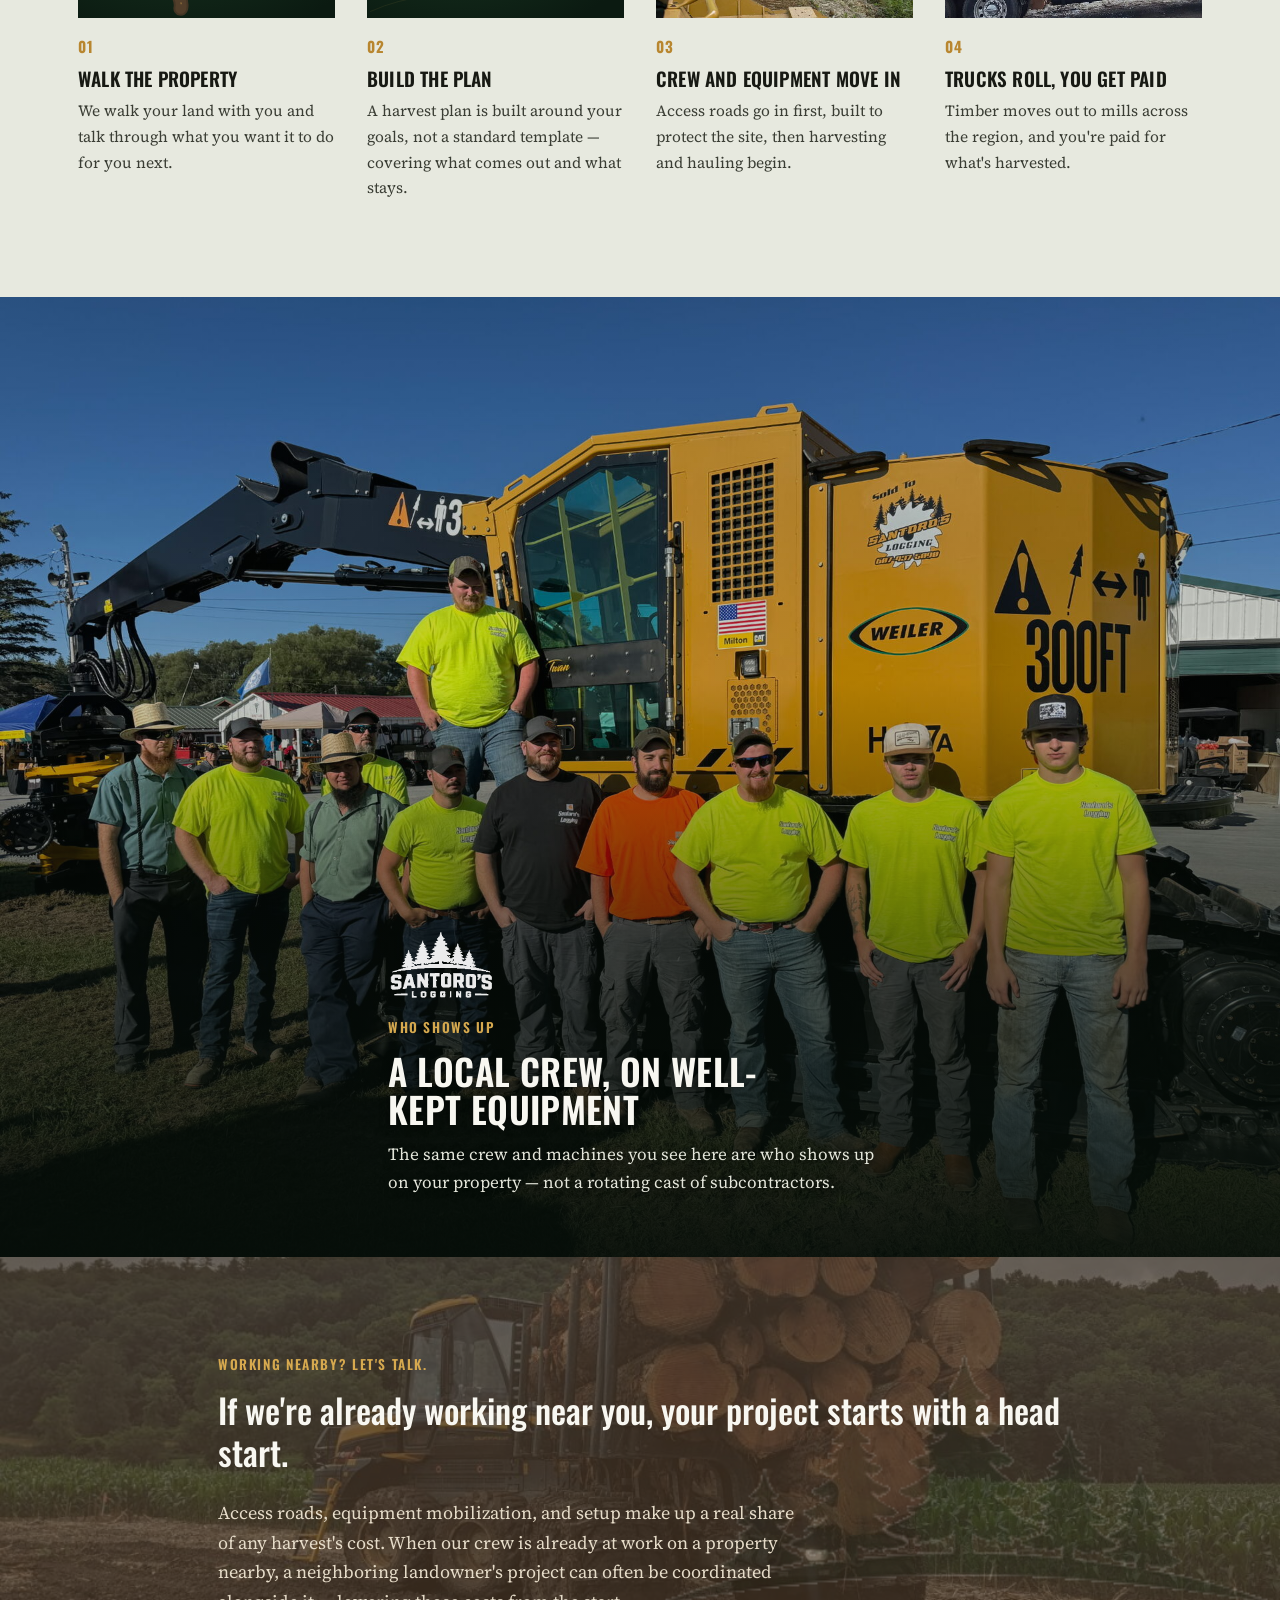
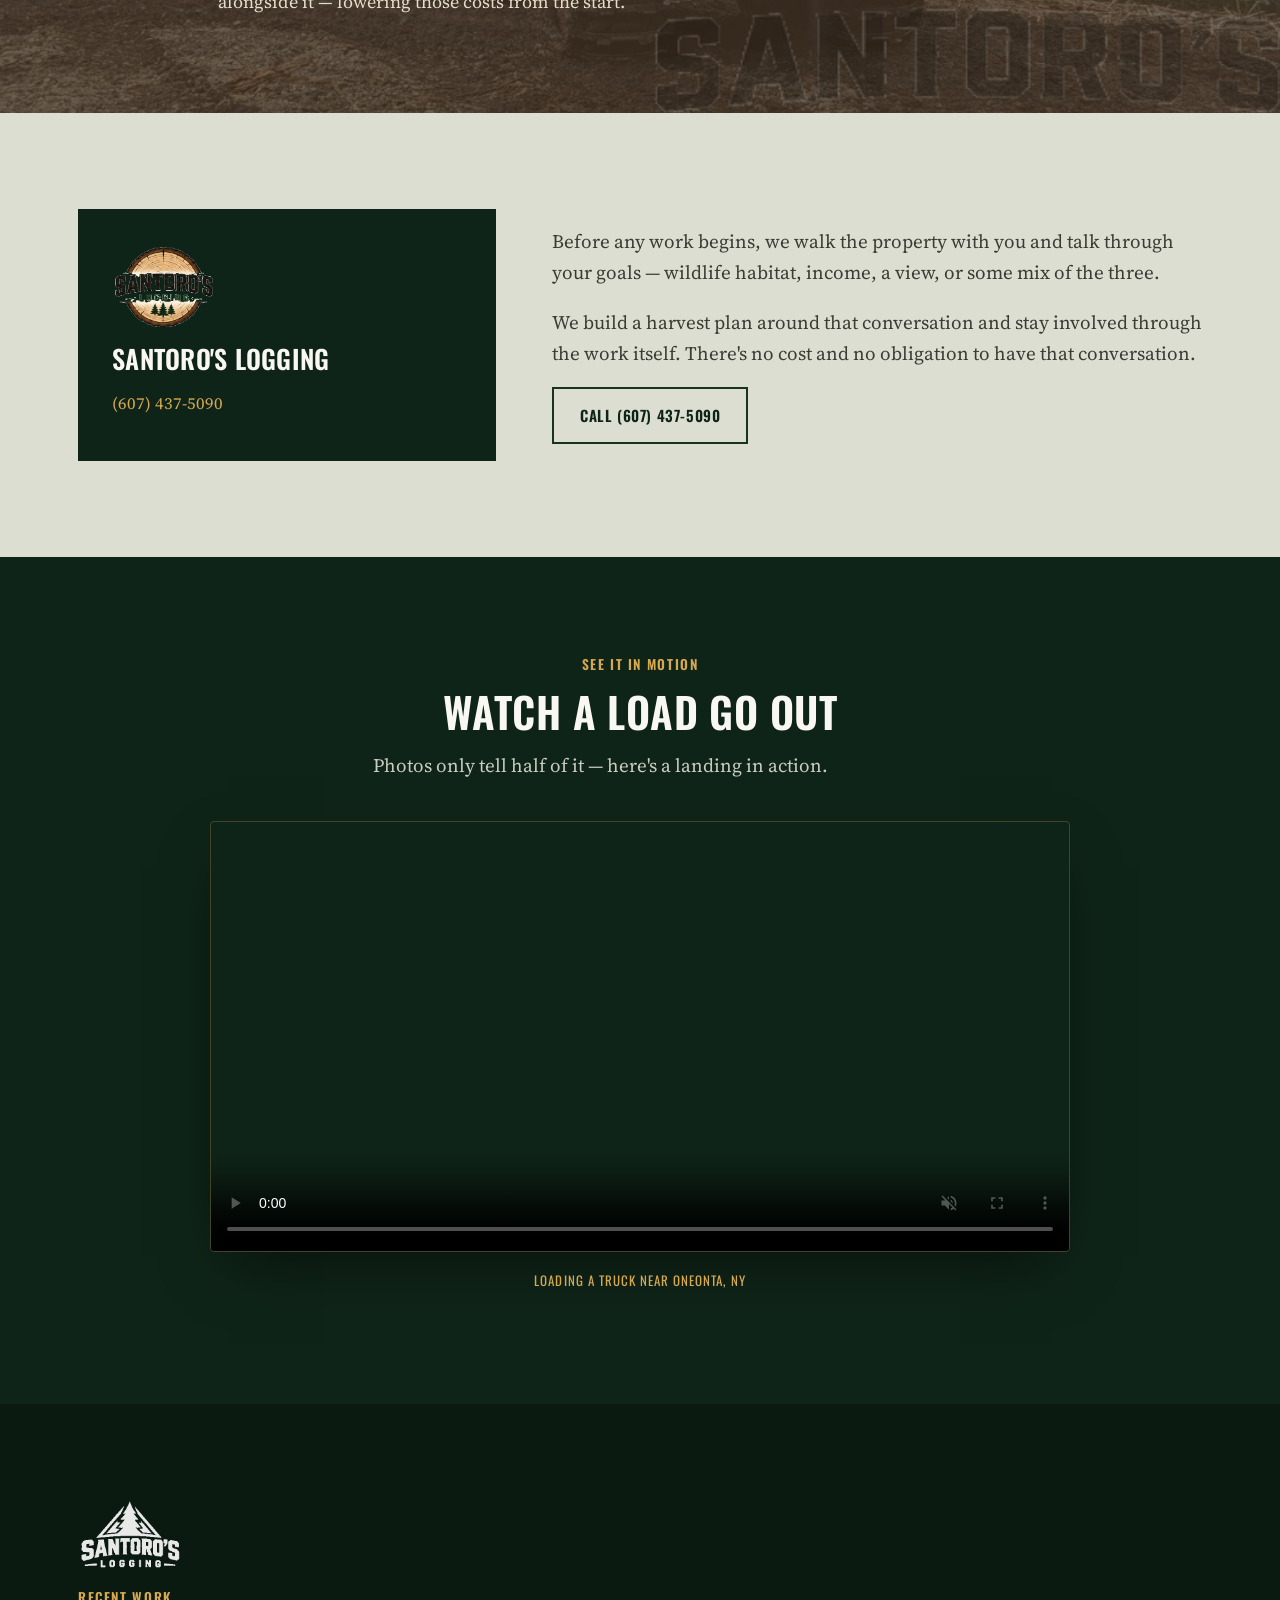
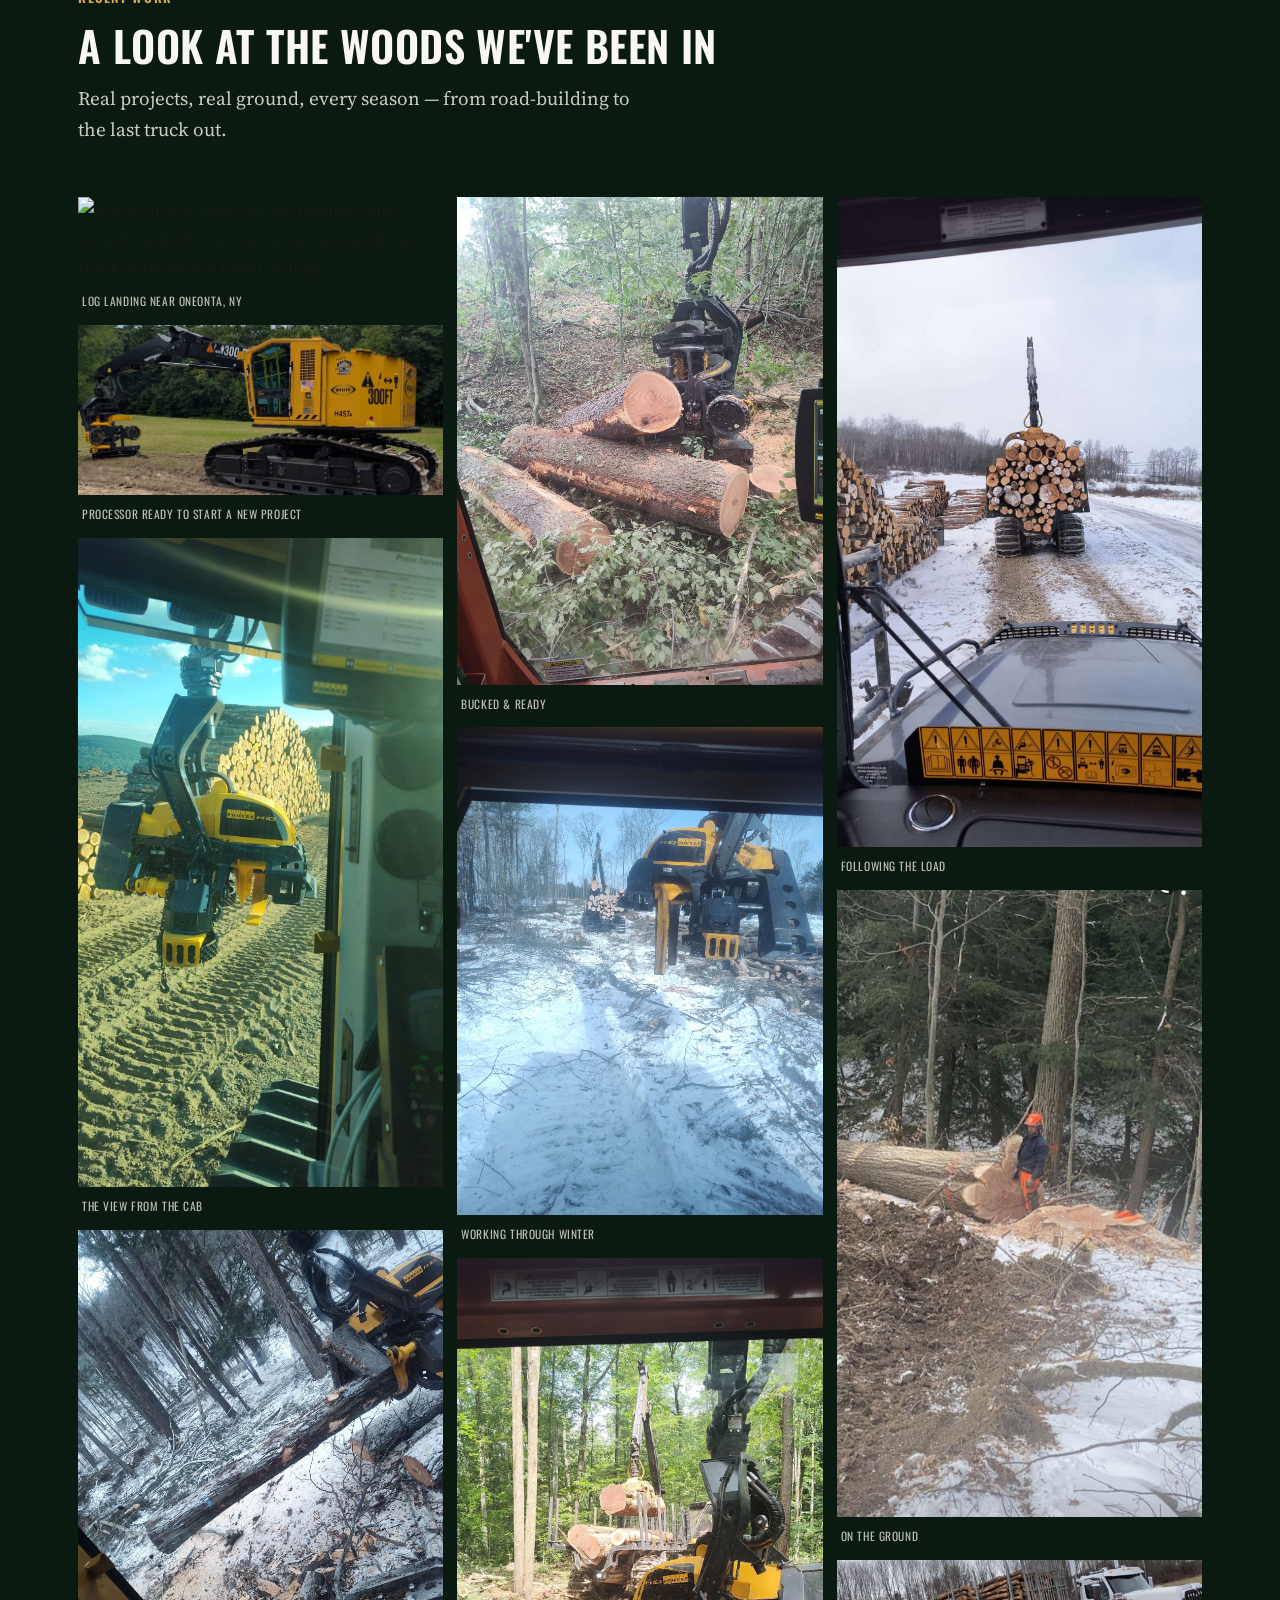
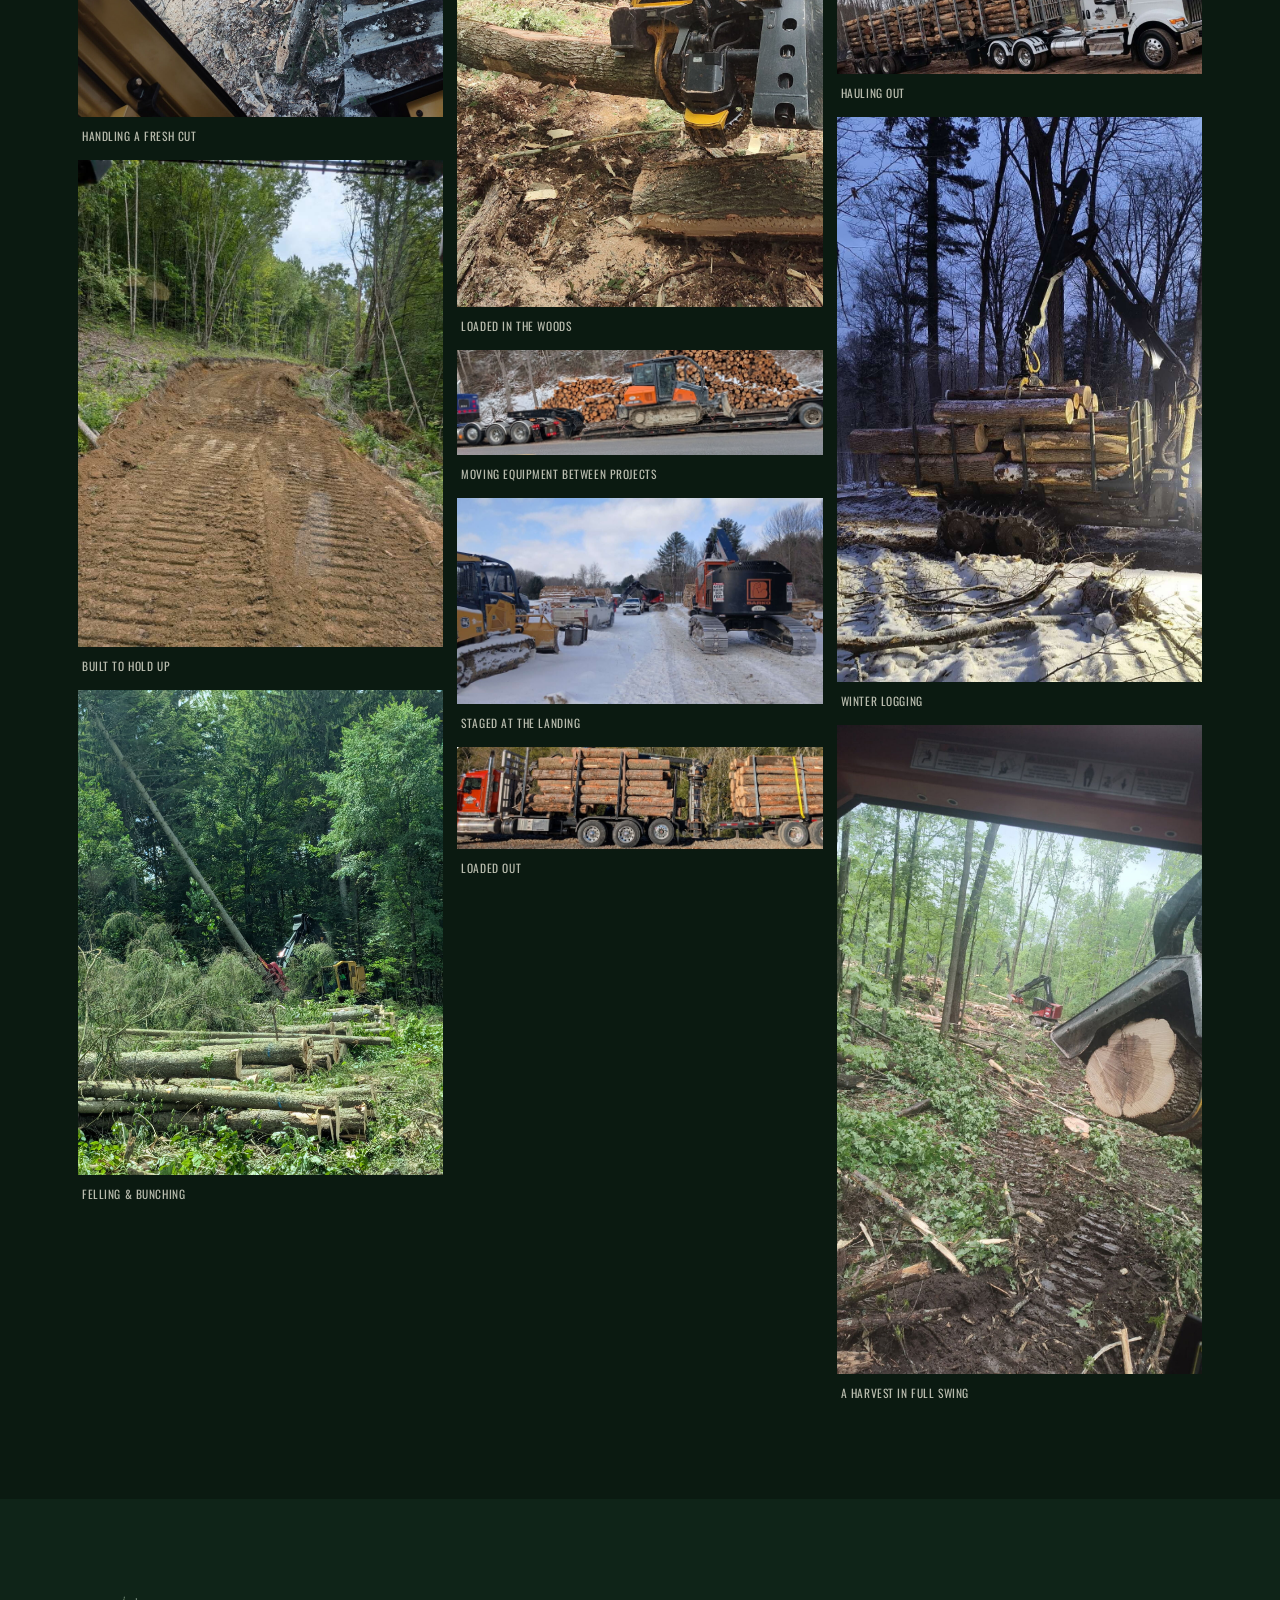
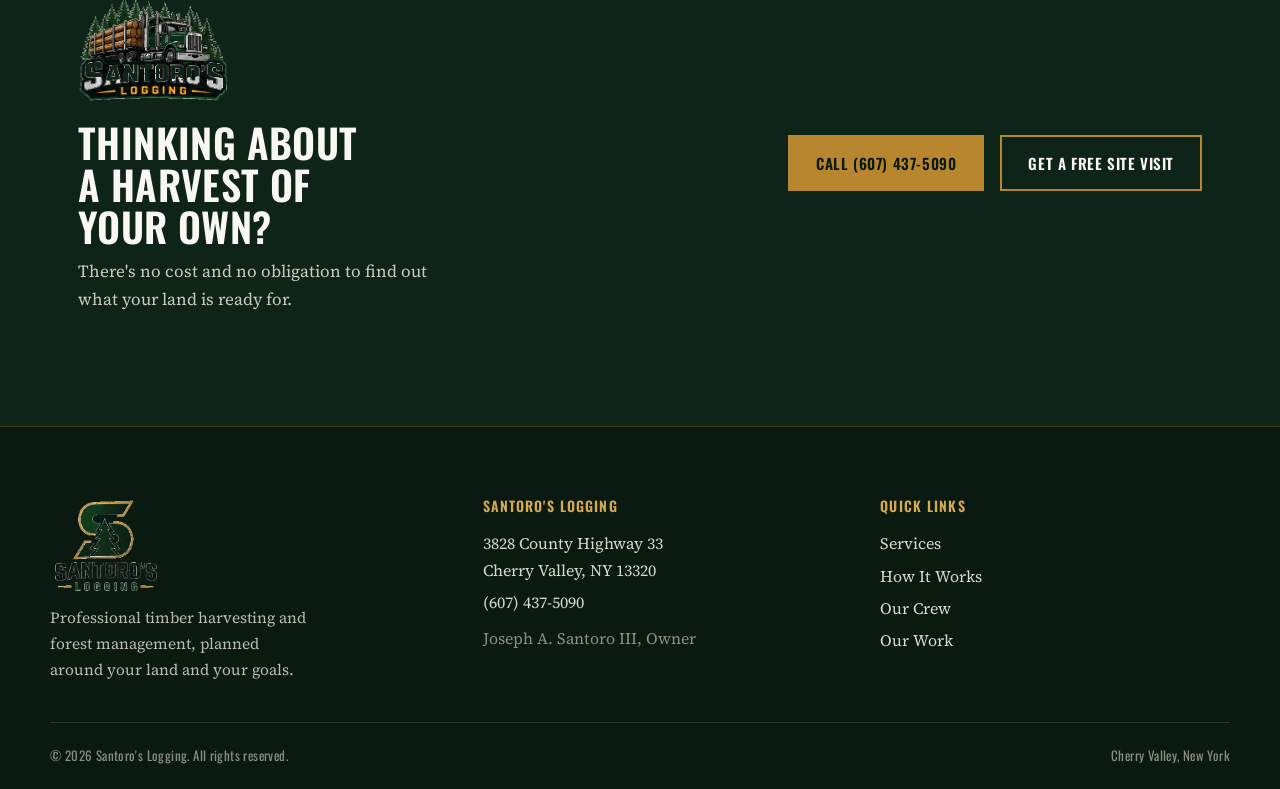
==== commit 4983cb9b: "Update index.html Added video section and aerial photo" ====
--- a/index.html
+++ b/index.html
@@ -258,6 +258,22 @@
   .planning-copy p{font-size:19px;color:var(--ink-soft);margin:0 0 18px;}
   @media (max-width:860px){.planning-grid{grid-template-columns:1fr;gap:32px;}}
 
+  /* ---------- VIDEO FEATURE ---------- */
+  .video-feature{background:var(--green-900);padding:96px 0;}
+  .video-feature .section-head{text-align:center;max-width:640px;margin:0 auto 40px;}
+  .video-feature .kicker{color:var(--gold-light);}
+  .video-feature h2.title{color:var(--white);}
+  .video-feature p.lead-text{color:#c9cdbf;}
+  .video-frame{
+    max-width:860px;margin:0 auto;border-radius:4px;overflow:hidden;
+    box-shadow:0 24px 60px -20px rgba(0,0,0,0.6);border:1px solid rgba(214,169,79,0.25);
+  }
+  .video-frame video{width:100%;height:auto;display:block;}
+  .video-feature figcaption{
+    text-align:center;margin-top:18px;color:var(--gold-light);
+    font-family:'Oswald',sans-serif;font-size:13px;text-transform:uppercase;letter-spacing:0.08em;
+  }
+
   /* ---------- GALLERY ---------- */
   .gallery{background:var(--green-950);}
   .gallery .kicker{color:var(--gold-light);}
@@ -267,7 +283,7 @@
     column-count:3;column-gap:14px;margin-top:20px;
   }
   .masonry figure{margin:0 0 14px;break-inside:avoid;position:relative;overflow:hidden;}
-  .masonry img{width:100%;height:auto;display:block;}
+  .masonry img, .masonry video{width:100%;height:auto;display:block;}
   .masonry figcaption{
     padding:10px 4px 0;color:#b9bcae;font-family:'Oswald',sans-serif;
     font-size:11.5px;text-transform:uppercase;letter-spacing:0.05em;
@@ -463,6 +479,25 @@
   </div>
 </section>
 
+<section class="video-feature" id="footage">
+  <div class="wrap">
+    <div class="section-head">
+      <span class="kicker">See It In Motion</span>
+      <h2 class="title">Watch a load go out</h2>
+      <p class="lead-text">Photos only tell half of it &mdash; here's a landing in action.</p>
+    </div>
+    <figure>
+      <div class="video-frame">
+        <video class="autoplay-video" controls muted loop playsinline preload="metadata" poster="images/harvest-video-poster.jpg">
+          <source src="video/harvest-operation.mp4" type="video/mp4">
+          Your browser doesn't support embedded video. <a href="video/harvest-operation.mp4">Download the video</a> instead.
+        </video>
+      </div>
+      <figcaption>Loading a truck near Oneonta, NY</figcaption>
+    </figure>
+  </div>
+</section>
+
 <section class="gallery" id="gallery">
   <div class="wrap">
     <div class="section-head">
@@ -473,6 +508,10 @@
     </div>
     <div class="masonry">
       <figure>
+        <img src="images/aerial-log-landing-oneonta.jpg" alt="Aerial drone view of a log landing with sorted log decks, a loader, and a loaded log truck surrounded by fall foliage">
+        <figcaption>log landing near Oneonta, NY</figcaption>
+      </figure>
+      <figure>
         <img src="images/harvester-closeup.jpg" alt="Processor in a field before moving to a new project">
         <figcaption>Processor ready to start a new project</figcaption>
       </figure>
@@ -543,7 +582,7 @@
 <section id="contact">
   <div class="wrap contact-banner">
     <div>
-      <img src="logo-truck.png" alt="" class="contact-logo">
+      <img src="images/logo-truck.png" alt="" class="contact-logo">
       <h2>Thinking about a harvest of your own?</h2>
       <p class="sub">There's no cost and no obligation to find out what your land is ready for.</p>
     </div>
@@ -589,6 +628,22 @@
       document.getElementById('navLinks').classList.remove('open');
     });
   });
+
+  // Auto-play gallery video when it scrolls into view, pause when it scrolls out.
+  var autoplayVideos = document.querySelectorAll('.autoplay-video');
+  if ('IntersectionObserver' in window && autoplayVideos.length){
+    var videoObserver = new IntersectionObserver(function(entries){
+      entries.forEach(function(entry){
+        var v = entry.target;
+        if (entry.isIntersecting){
+          v.play().catch(function(){ /* autoplay blocked; controls still let the visitor hit play */ });
+        } else {
+          v.pause();
+        }
+      });
+    }, { threshold: 0.5 });
+    autoplayVideos.forEach(function(v){ videoObserver.observe(v); });
+  }
 </script>
 
 </body>
